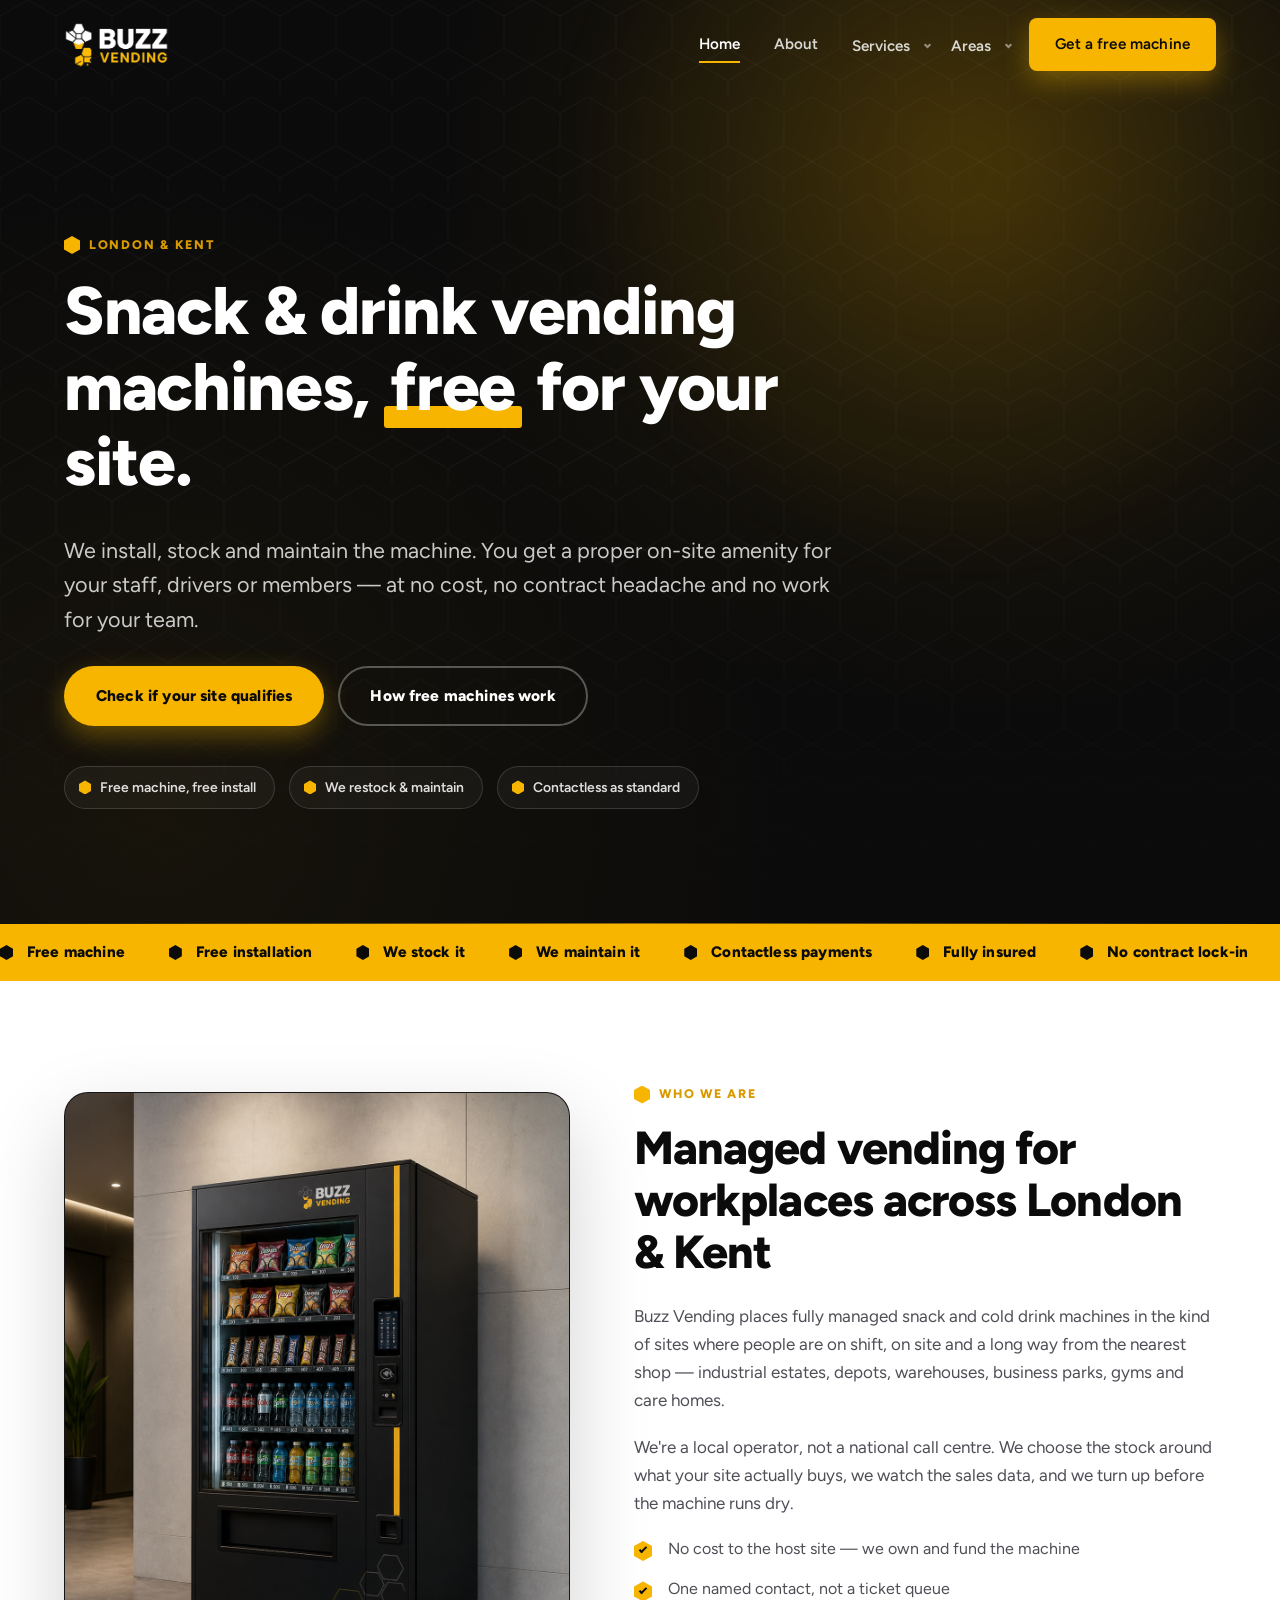
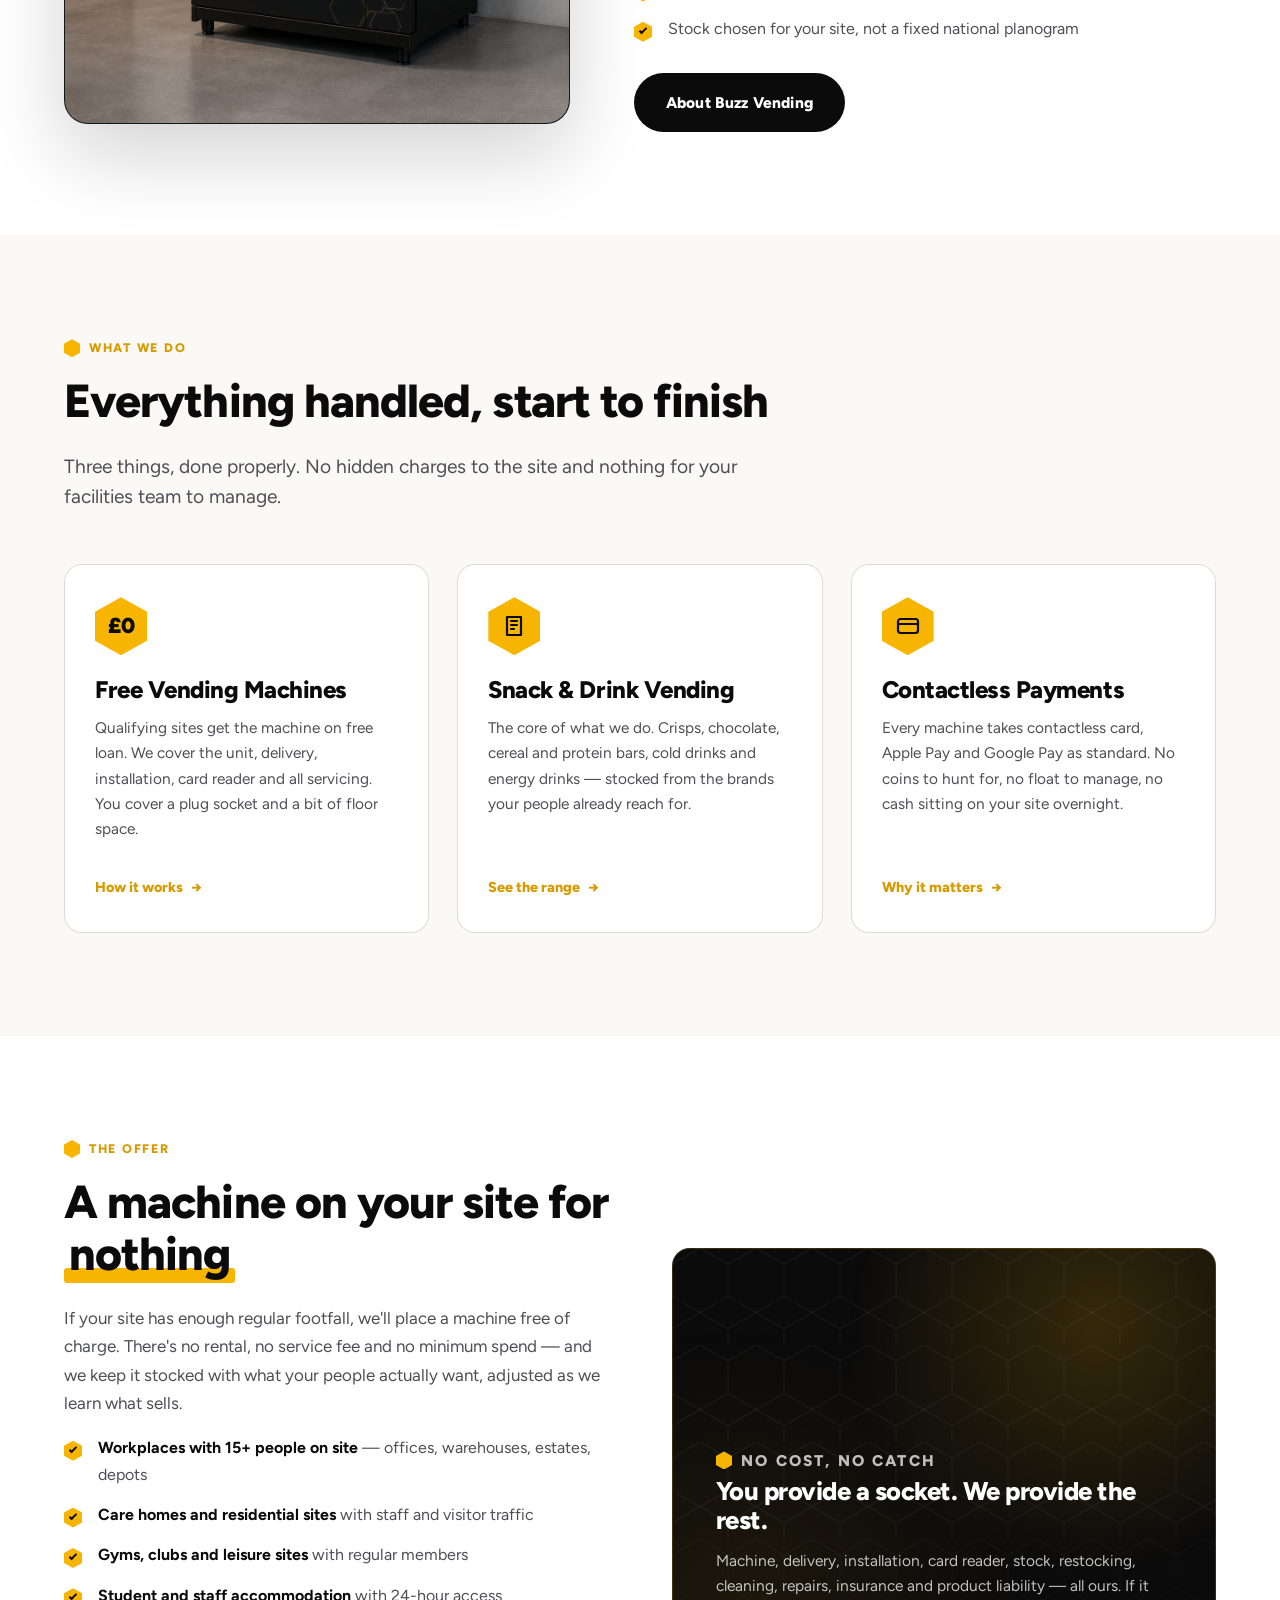
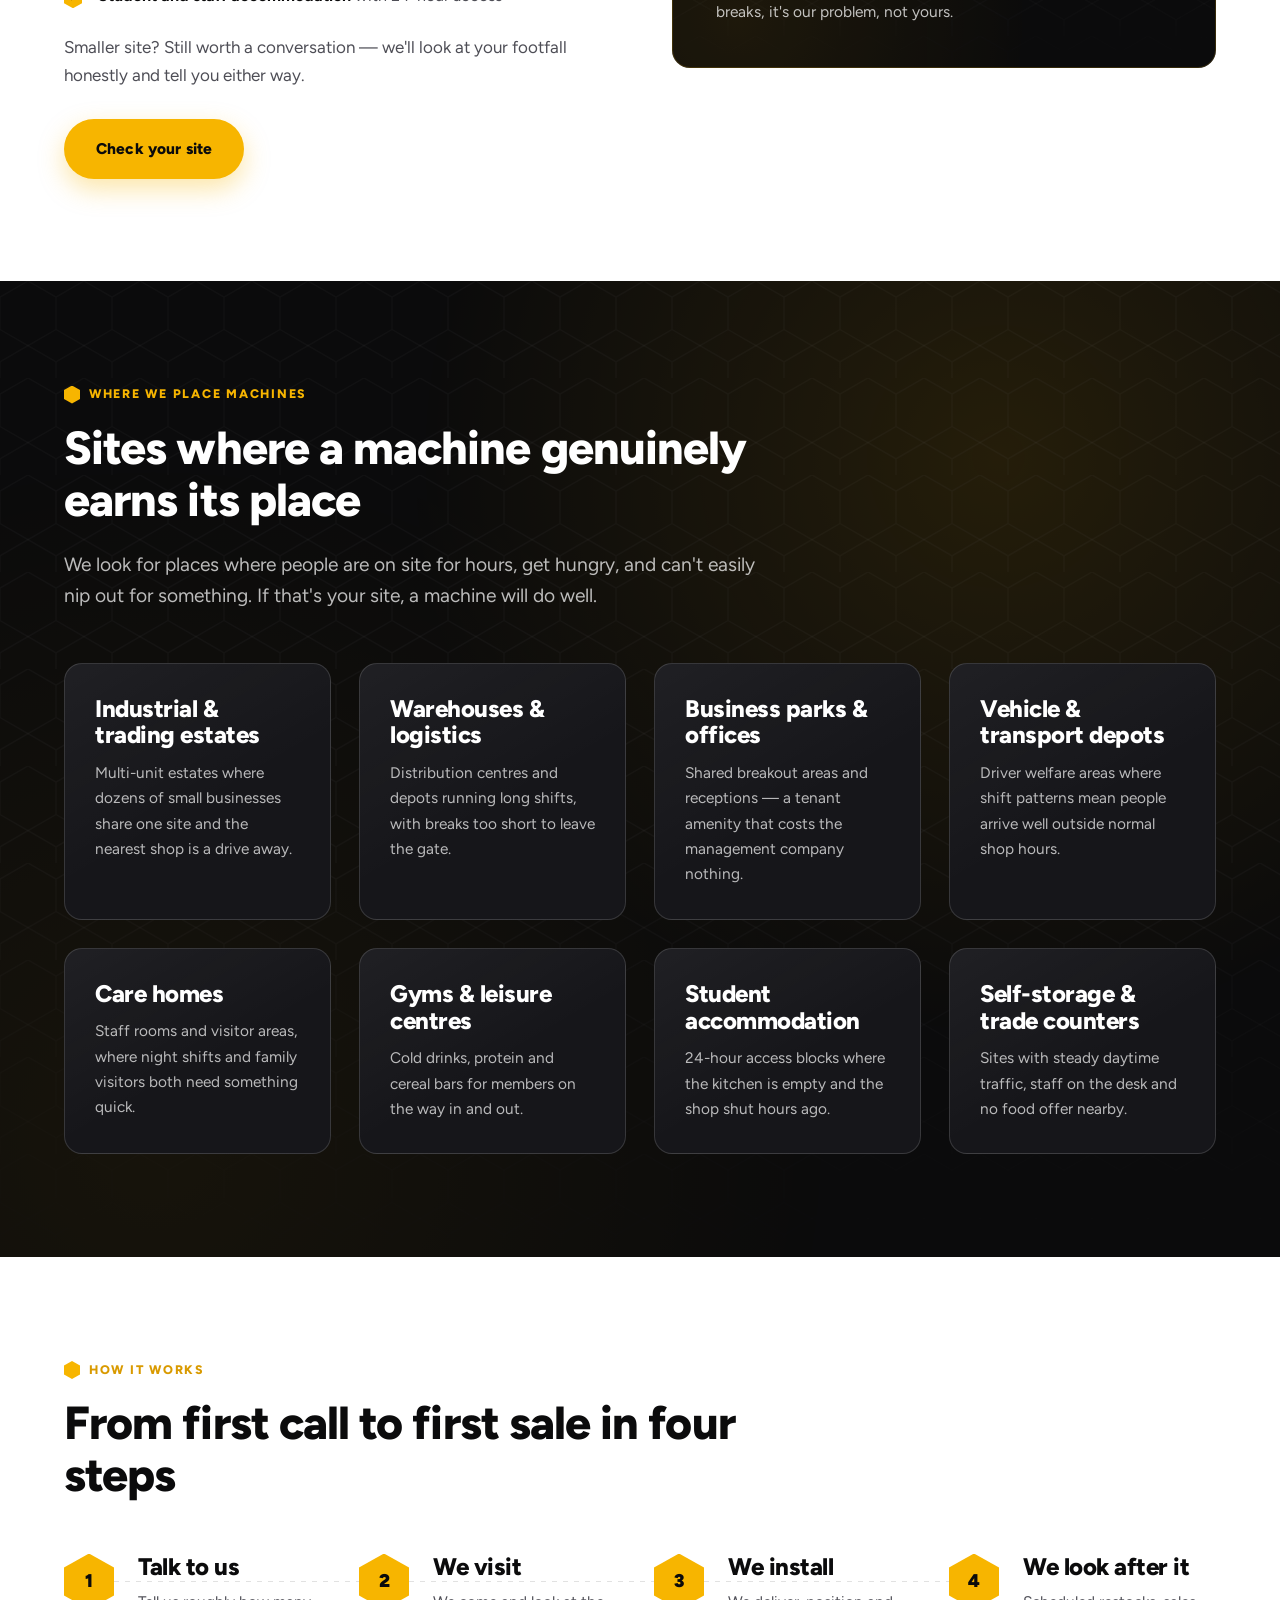
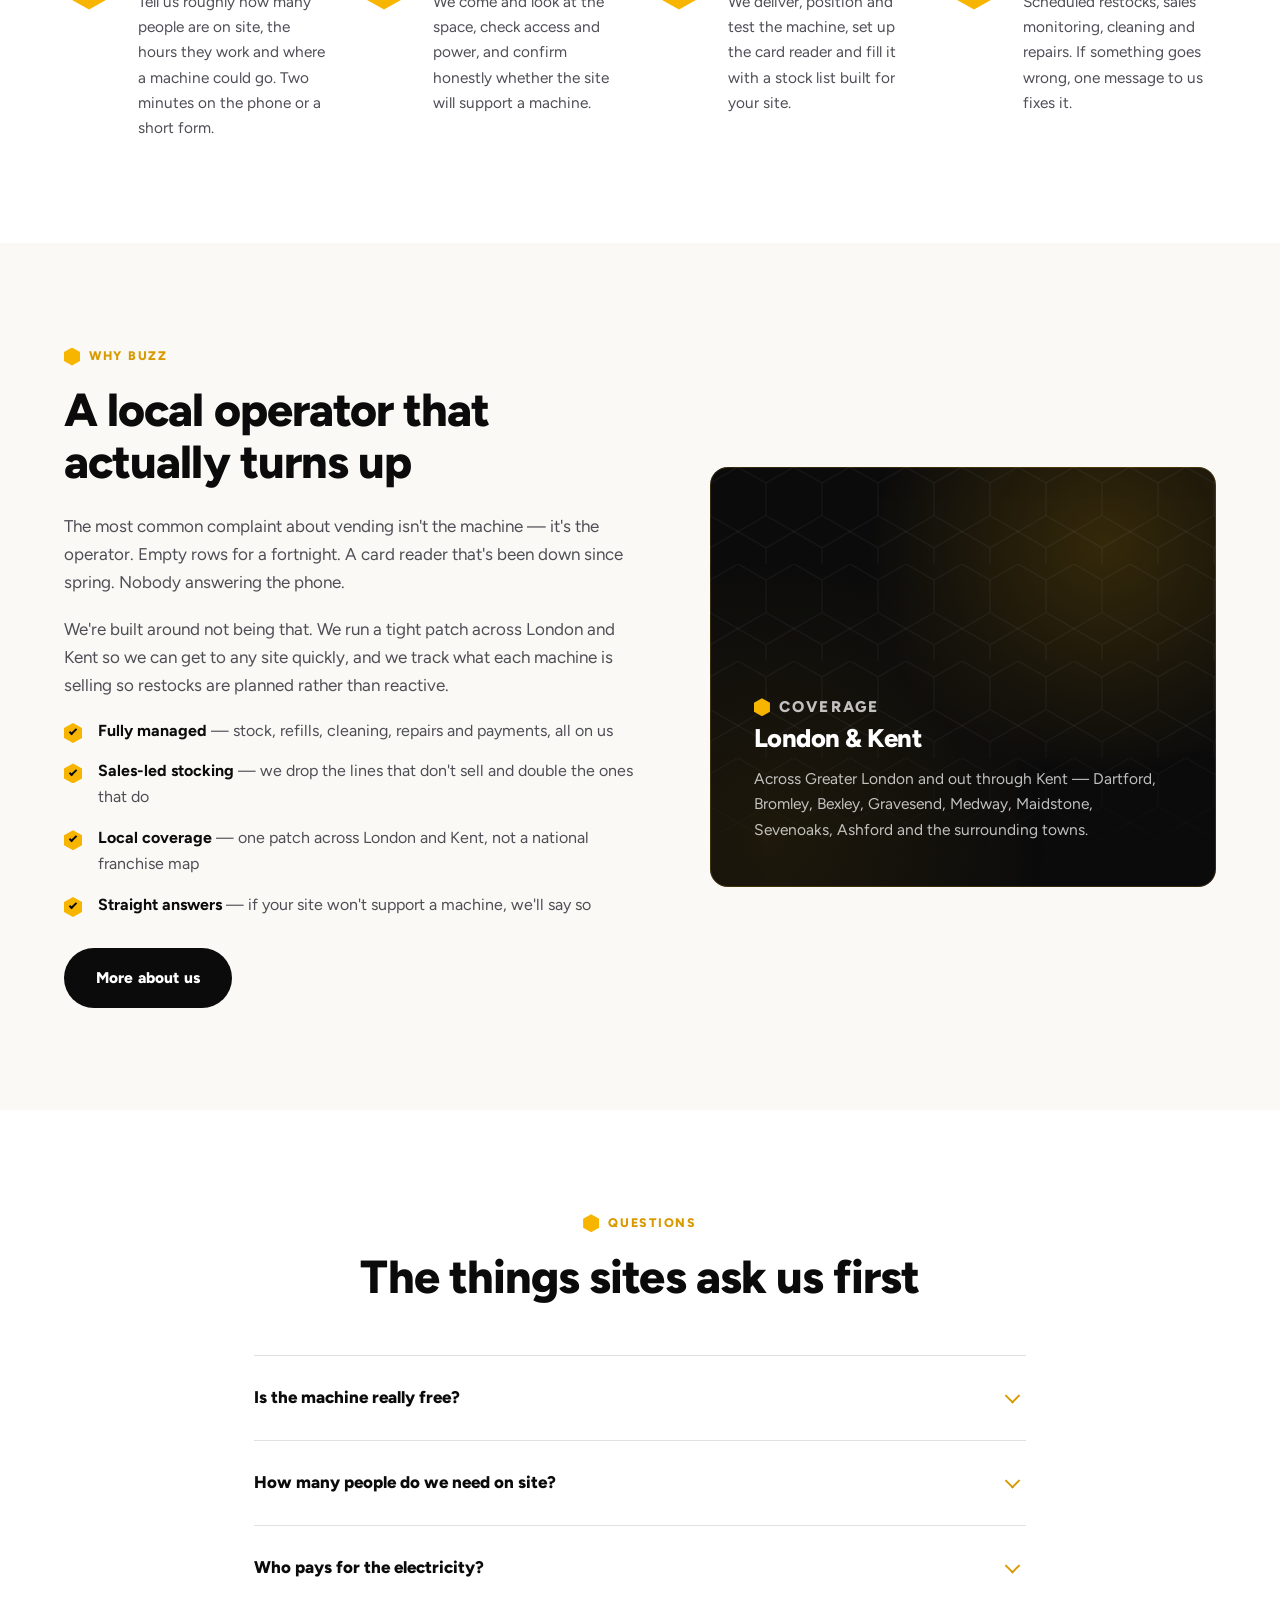
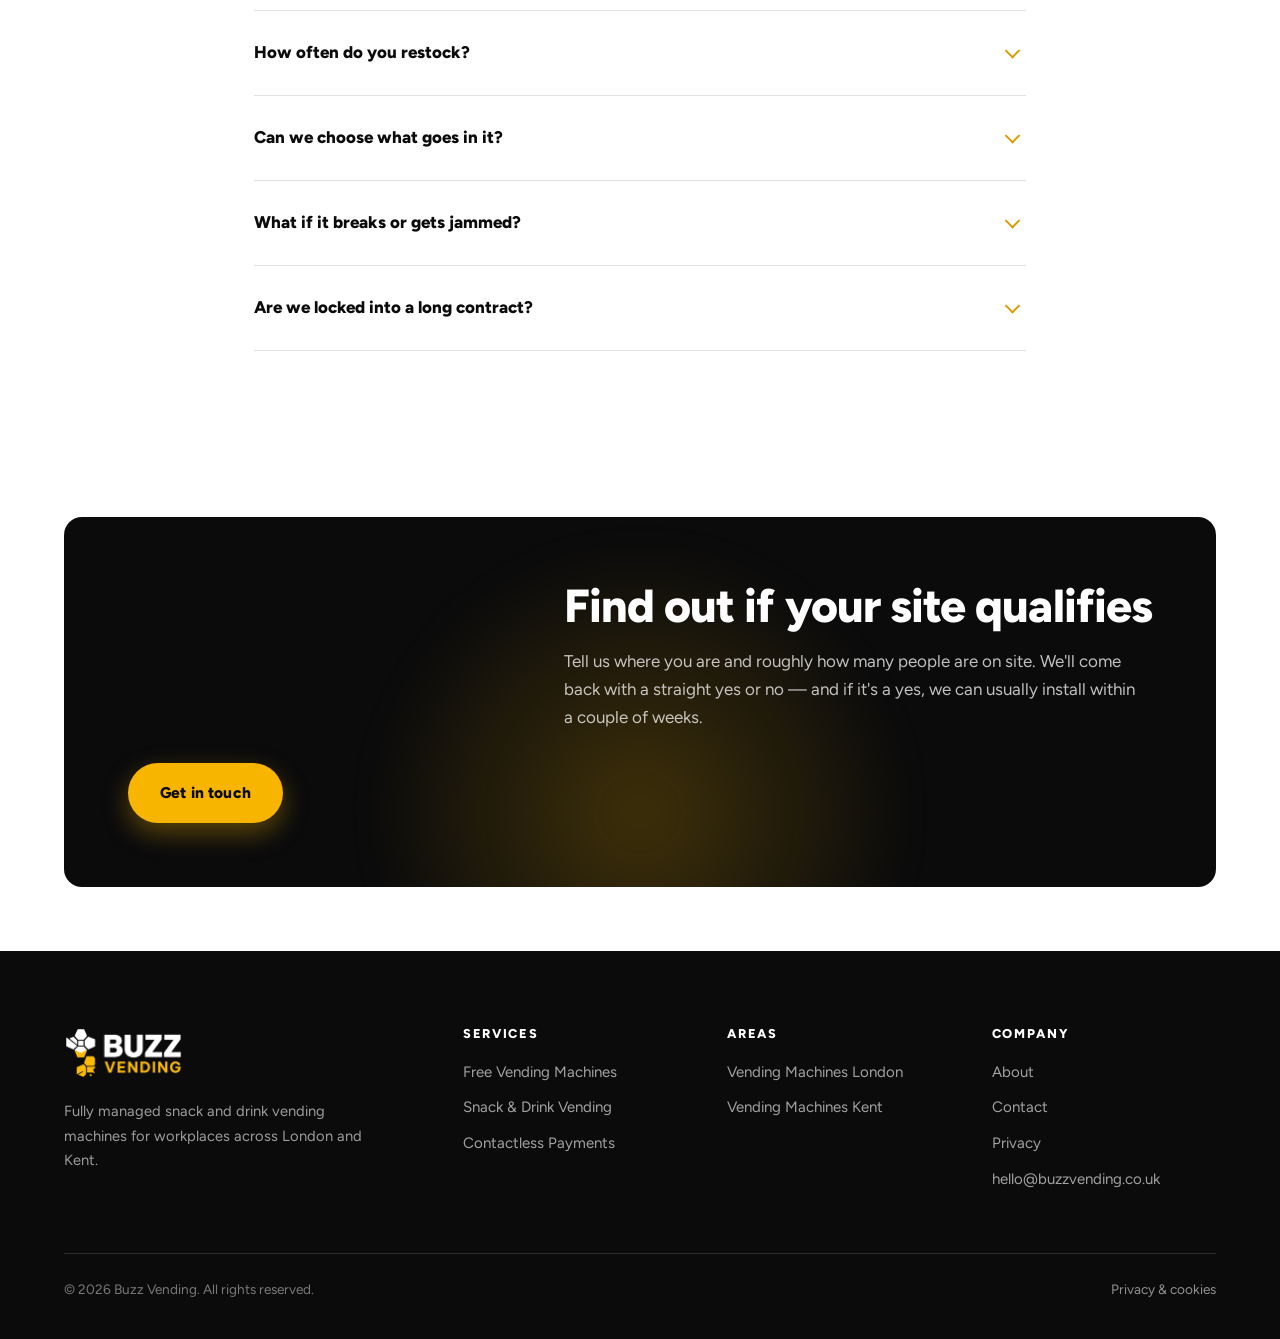
==== index.html @ da364aba "Initial commit: Buzz Vending public website" ====
<!doctype html>
<html lang="en-GB">
<head>
<meta charset="utf-8">
<meta name="viewport" content="width=device-width, initial-scale=1">
<title>Vending Machine Services in London &amp; Kent | Buzz Vending</title>
<meta name="description" content="Buzz Vending supplies, stocks and maintains free-on-loan snack and drink vending machines across London and Kent. Fully managed, contactless, no cost to your site.">
<link rel="canonical" href="https://www.buzzvending.co.uk/">

<meta property="og:type" content="website">
<meta property="og:site_name" content="Buzz Vending">
<meta property="og:locale" content="en_GB">
<meta property="og:title" content="Vending Machine Services in London &amp; Kent | Buzz Vending">
<meta property="og:description" content="Free-on-loan snack and drink vending machines across London and Kent. Fully stocked, fully maintained, contactless payments as standard.">
<meta property="og:url" content="https://www.buzzvending.co.uk/">
<meta property="og:image" content="https://www.buzzvending.co.uk/assets/img/buzz-social.png">
<meta name="twitter:card" content="summary_large_image">

<link rel="icon" href="assets/img/favicon.png" sizes="any">
<link rel="apple-touch-icon" href="assets/img/favicon.png">

<link rel="preconnect" href="https://fonts.googleapis.com">
<link rel="preconnect" href="https://fonts.gstatic.com" crossorigin>
<link rel="stylesheet" href="https://fonts.googleapis.com/css2?family=Figtree:wght@400;500;600;700;800;900&display=swap">
<link rel="stylesheet" href="assets/css/style.css">

<script type="application/ld+json">
{
  "@context": "https://schema.org",
  "@type": "LocalBusiness",
  "@id": "https://www.buzzvending.co.uk/#business",
  "name": "Buzz Vending",
  "description": "Fully managed snack and drink vending machine services for workplaces across London and Kent.",
  "url": "https://www.buzzvending.co.uk/",
  "email": "hello@buzzvending.co.uk",
  "image": "https://www.buzzvending.co.uk/assets/img/buzz-social.png",
  "priceRange": "Free to host",
  "areaServed": [
    { "@type": "City", "name": "London" },
    { "@type": "AdministrativeArea", "name": "Kent" }
  ],
  "knowsAbout": ["Vending machines", "Snack vending", "Drinks vending", "Contactless vending payments"]
}
</script>
</head>

<body>
<a class="skip" href="#main">Skip to content</a>

<!-- ============================================================ HEADER -->
<header class="site-header">
  <div class="wrap header-inner">
    <a class="logo" href="index.html" aria-label="Buzz Vending — home">
      <img src="assets/img/buzz-vending-logo-white.png" alt="Buzz Vending" width="477" height="200">
    </a>

    <button class="burger" type="button" aria-label="Open menu" aria-expanded="false" aria-controls="primary-nav">
      <span></span><span></span><span></span>
    </button>

    <nav class="nav" id="primary-nav" aria-label="Main">
      <a href="index.html" aria-current="page">Home</a>
      <a href="about.html">About</a>
      <div class="has-sub">
        <a href="free-vending-machines.html">Services</a>
        <ul class="sub">
          <li><a href="free-vending-machines.html">Free Vending Machines</a></li>
          <li><a href="snack-drink-vending.html">Snack &amp; Drink Vending</a></li>
          <li><a href="contactless-payments.html">Contactless Payments</a></li>
        </ul>
      </div>
      <div class="has-sub">
        <a href="vending-machines-london.html">Areas</a>
        <ul class="sub">
          <li><a href="vending-machines-london.html">Vending Machines London</a></li>
          <li><a href="vending-machines-kent.html">Vending Machines Kent</a></li>
        </ul>
      </div>
      <a class="btn btn--primary" href="contact.html">Get a free machine</a>
    </nav>
  </div>
</header>

<main id="main">

<!-- ============================================================== HERO -->
<section class="hero hero--home">
  <div class="comb" aria-hidden="true"></div>
  <div class="wrap">
    <div class="hero-inner">
      <p class="eyebrow">London &amp; Kent</p>
      <h1>Snack &amp; drink vending machines, <span class="hl">free</span> for your site.</h1>
      <p class="lede">We install, stock and maintain the machine. You get a proper on-site amenity for your staff, drivers or members — at no cost, no contract headache and no work for your team.</p>

      <div class="btn-row">
        <a class="btn btn--primary" href="contact.html">Check if your site qualifies</a>
        <a class="btn btn--ghost" href="free-vending-machines.html">How free machines work</a>
      </div>

      <div class="hero-stats">
        <span>Free machine, free install</span>
        <span>We restock &amp; maintain</span>
        <span>Contactless as standard</span>
      </div>
    </div>
  </div>
</section>

<!-- ============================================================ RIBBON -->
<section class="ribbon" aria-label="What's included">
  <div class="ribbon-track" aria-hidden="true">
    <div>
      <span>Free machine</span>
      <span>Free installation</span>
      <span>We stock it</span>
      <span>We maintain it</span>
      <span>Contactless payments</span>
      <span>Fully insured</span>
      <span>No contract lock-in</span>
      <span>London &amp; Kent</span>
    </div>
    <div>
      <span>Free machine</span>
      <span>Free installation</span>
      <span>We stock it</span>
      <span>We maintain it</span>
      <span>Contactless payments</span>
      <span>Fully insured</span>
      <span>No contract lock-in</span>
      <span>London &amp; Kent</span>
    </div>
  </div>
  <p class="screen-reader-only" style="position:absolute;left:-9999px">Free machine, free installation, we stock it, we maintain it, contactless payments, fully insured, no contract lock-in, covering London and Kent.</p>
</section>

<!-- ========================================================== INTRO -->
<section class="pad">
  <div class="wrap split split--wide-right">
    <div class="reveal">
      <!-- Concept 1 replaces the original CSS machine illustration. -->
      <figure class="machine-concept">
        <img
          src="assets/img/buzz-vending-machine-concept-1-original.png"
          width="1122"
          height="1402"
          loading="lazy"
          decoding="async"
          alt="Concept design for a black BUZZ Vending snack and drink machine with a yellow accent stripe, contactless payment panel and subtle honeycomb graphics"
        >
      </figure>
    </div>

    <div class="reveal" data-delay="120">
      <p class="eyebrow">Who we are</p>
      <h2>Managed vending for workplaces across London &amp; Kent</h2>
      <p>Buzz Vending places fully managed snack and cold drink machines in the kind of sites where people are on shift, on site and a long way from the nearest shop — industrial estates, depots, warehouses, business parks, gyms and care homes.</p>
      <p>We're a local operator, not a national call centre. We choose the stock around what your site actually buys, we watch the sales data, and we turn up before the machine runs dry.</p>
      <ul class="ticks">
        <li>No cost to the host site — we own and fund the machine</li>
        <li>One named contact, not a ticket queue</li>
        <li>Stock chosen for your site, not a fixed national planogram</li>
      </ul>
      <div class="btn-row">
        <a class="btn btn--dark" href="about.html">About Buzz Vending</a>
      </div>
    </div>
  </div>
</section>

<!-- ======================================================== SERVICES -->
<section class="pad tint">
  <div class="wrap">
    <div class="section-head reveal">
      <p class="eyebrow">What we do</p>
      <h2>Everything handled, start to finish</h2>
      <p class="lede">Three things, done properly. No hidden charges to the site and nothing for your facilities team to manage.</p>
    </div>

    <div class="grid g-3">
      <a class="card card--link reveal" href="free-vending-machines.html">
        <div class="icon" aria-hidden="true">£0</div>
        <h3>Free Vending Machines</h3>
        <p>Qualifying sites get the machine on free loan. We cover the unit, delivery, installation, card reader and all servicing. You cover a plug socket and a bit of floor space.</p>
        <span class="more">How it works</span>
      </a>

      <a class="card card--link reveal" data-delay="100" href="snack-drink-vending.html">
        <div class="icon" aria-hidden="true">
          <svg viewBox="0 0 24 24" fill="none" stroke="currentColor" stroke-width="2.2" stroke-linecap="round" stroke-linejoin="round" aria-hidden="true"><path d="M5 3h14v18H5z"/><path d="M9 7h6M9 11h6M9 15h3"/></svg>
        </div>
        <h3>Snack &amp; Drink Vending</h3>
        <p>The core of what we do. Crisps, chocolate, cereal and protein bars, cold drinks and energy drinks — stocked from the brands your people already reach for.</p>
        <span class="more">See the range</span>
      </a>

      <a class="card card--link reveal" data-delay="200" href="contactless-payments.html">
        <div class="icon" aria-hidden="true">
          <svg viewBox="0 0 24 24" fill="none" stroke="currentColor" stroke-width="2.2" stroke-linecap="round" stroke-linejoin="round" aria-hidden="true"><rect x="2" y="5" width="20" height="14" rx="2.5"/><path d="M2 10h20"/></svg>
        </div>
        <h3>Contactless Payments</h3>
        <p>Every machine takes contactless card, Apple Pay and Google Pay as standard. No coins to hunt for, no float to manage, no cash sitting on your site overnight.</p>
        <span class="more">Why it matters</span>
      </a>
    </div>
  </div>
</section>

<!-- ========================================================= FREE OFFER -->
<section class="pad">
  <div class="wrap split">
    <div class="reveal">
      <p class="eyebrow">The offer</p>
      <h2>A machine on your site for <span class="hl">nothing</span></h2>
      <p>If your site has enough regular footfall, we'll place a machine free of charge. There's no rental, no service fee and no minimum spend — and we keep it stocked with what your people actually want, adjusted as we learn what sells.</p>

      <ul class="ticks">
        <li><strong>Workplaces with 15+ people on site</strong> — offices, warehouses, estates, depots</li>
        <li><strong>Care homes and residential sites</strong> with staff and visitor traffic</li>
        <li><strong>Gyms, clubs and leisure sites</strong> with regular members</li>
        <li><strong>Student and staff accommodation</strong> with 24-hour access</li>
      </ul>

      <p>Smaller site? Still worth a conversation — we'll look at your footfall honestly and tell you either way.</p>

      <div class="btn-row">
        <a class="btn btn--primary" href="contact.html">Check your site</a>
      </div>
    </div>

    <div class="reveal" data-delay="120">
      <div class="showcase">
        <div class="comb" aria-hidden="true"></div>
        <div class="showcase-body">
          <p class="eyebrow">No cost, no catch</p>
          <h3>You provide a socket. We provide the rest.</h3>
          <p>Machine, delivery, installation, card reader, stock, restocking, cleaning, repairs, insurance and product liability — all ours. If it breaks, it's our problem, not yours.</p>
        </div>
      </div>
    </div>
  </div>
</section>

<!-- ============================================================== SITES -->
<section class="pad dark">
  <div class="comb" aria-hidden="true"></div>
  <div class="wrap" style="position:relative;z-index:2">
    <div class="section-head reveal">
      <p class="eyebrow">Where we place machines</p>
      <h2>Sites where a machine genuinely earns its place</h2>
      <p class="lede">We look for places where people are on site for hours, get hungry, and can't easily nip out for something. If that's your site, a machine will do well.</p>
    </div>

    <div class="grid g-4">
      <div class="card reveal">
        <h3>Industrial &amp; trading estates</h3>
        <p>Multi-unit estates where dozens of small businesses share one site and the nearest shop is a drive away.</p>
      </div>
      <div class="card reveal" data-delay="80">
        <h3>Warehouses &amp; logistics</h3>
        <p>Distribution centres and depots running long shifts, with breaks too short to leave the gate.</p>
      </div>
      <div class="card reveal" data-delay="160">
        <h3>Business parks &amp; offices</h3>
        <p>Shared breakout areas and receptions — a tenant amenity that costs the management company nothing.</p>
      </div>
      <div class="card reveal" data-delay="240">
        <h3>Vehicle &amp; transport depots</h3>
        <p>Driver welfare areas where shift patterns mean people arrive well outside normal shop hours.</p>
      </div>
      <div class="card reveal">
        <h3>Care homes</h3>
        <p>Staff rooms and visitor areas, where night shifts and family visitors both need something quick.</p>
      </div>
      <div class="card reveal" data-delay="80">
        <h3>Gyms &amp; leisure centres</h3>
        <p>Cold drinks, protein and cereal bars for members on the way in and out.</p>
      </div>
      <div class="card reveal" data-delay="160">
        <h3>Student accommodation</h3>
        <p>24-hour access blocks where the kitchen is empty and the shop shut hours ago.</p>
      </div>
      <div class="card reveal" data-delay="240">
        <h3>Self-storage &amp; trade counters</h3>
        <p>Sites with steady daytime traffic, staff on the desk and no food offer nearby.</p>
      </div>
    </div>
  </div>
</section>

<!-- =============================================================== HOW -->
<section class="pad">
  <div class="wrap">
    <div class="section-head reveal">
      <p class="eyebrow">How it works</p>
      <h2>From first call to first sale in four steps</h2>
    </div>

    <div class="grid g-4">
      <div class="step reveal" data-n="1">
        <h3>Talk to us</h3>
        <p>Tell us roughly how many people are on site, the hours they work and where a machine could go. Two minutes on the phone or a short form.</p>
      </div>
      <div class="step reveal" data-delay="90" data-n="2">
        <h3>We visit</h3>
        <p>We come and look at the space, check access and power, and confirm honestly whether the site will support a machine.</p>
      </div>
      <div class="step reveal" data-delay="180" data-n="3">
        <h3>We install</h3>
        <p>We deliver, position and test the machine, set up the card reader and fill it with a stock list built for your site.</p>
      </div>
      <div class="step reveal" data-delay="270" data-n="4">
        <h3>We look after it</h3>
        <p>Scheduled restocks, sales monitoring, cleaning and repairs. If something goes wrong, one message to us fixes it.</p>
      </div>
    </div>
  </div>
</section>

<!-- ============================================================== WHY -->
<section class="pad tint">
  <div class="wrap split split--wide-left">
    <div class="reveal">
      <p class="eyebrow">Why Buzz</p>
      <h2>A local operator that actually turns up</h2>
      <p>The most common complaint about vending isn't the machine — it's the operator. Empty rows for a fortnight. A card reader that's been down since spring. Nobody answering the phone.</p>
      <p>We're built around not being that. We run a tight patch across London and Kent so we can get to any site quickly, and we track what each machine is selling so restocks are planned rather than reactive.</p>

      <ul class="ticks">
        <li><strong>Fully managed</strong> — stock, refills, cleaning, repairs and payments, all on us</li>
        <li><strong>Sales-led stocking</strong> — we drop the lines that don't sell and double the ones that do</li>
        <li><strong>Local coverage</strong> — one patch across London and Kent, not a national franchise map</li>
        <li><strong>Straight answers</strong> — if your site won't support a machine, we'll say so</li>
      </ul>

      <div class="btn-row">
        <a class="btn btn--dark" href="about.html">More about us</a>
      </div>
    </div>

    <div class="reveal" data-delay="120">
      <div class="showcase">
        <div class="comb" aria-hidden="true"></div>
        <div class="showcase-body">
          <p class="eyebrow">Coverage</p>
          <h3>London &amp; Kent</h3>
          <p>Across Greater London and out through Kent — Dartford, Bromley, Bexley, Gravesend, Medway, Maidstone, Sevenoaks, Ashford and the surrounding towns.</p>
        </div>
      </div>
    </div>
  </div>
</section>

<!-- ============================================================== FAQ -->
<section class="pad">
  <div class="wrap wrap--narrow">
    <div class="section-head center reveal">
      <p class="eyebrow">Questions</p>
      <h2>The things sites ask us first</h2>
    </div>

    <div class="faq reveal">
      <details>
        <summary>Is the machine really free?</summary>
        <div class="faq-body"><p>Yes. For qualifying sites there's no purchase cost, no rental and no service charge. We fund, own and run the machine. All you provide is the floor space and a standard 13A socket.</p></div>
      </details>
      <details>
        <summary>How many people do we need on site?</summary>
        <div class="faq-body"><p>As a rule of thumb, around 15 or more people on site regularly. But it depends more on how long they're there and what else is nearby — a 20-person depot with no shop for a mile beats a 60-person office above a Tesco. Ask us and we'll assess it properly.</p></div>
      </details>
      <details>
        <summary>Who pays for the electricity?</summary>
        <div class="faq-body"><p>The site does — it's a standard socket and a modern machine is not a heavy draw. Everything else is ours.</p></div>
      </details>
      <details>
        <summary>How often do you restock?</summary>
        <div class="faq-body"><p>It's set by what the machine actually sells. Busy sites are typically serviced weekly or twice weekly; quieter ones less often. We monitor the sales rather than guessing, so restocks are planned before rows run empty.</p></div>
      </details>
      <details>
        <summary>Can we choose what goes in it?</summary>
        <div class="faq-body"><p>Absolutely. We'll start with a range built around your type of site, then adjust it from real sales data. If your team wants more healthy lines, fewer fizzy drinks, or a particular brand adding, just tell us.</p></div>
      </details>
      <details>
        <summary>What if it breaks or gets jammed?</summary>
        <div class="faq-body"><p>You message us and we deal with it. Repairs, parts, refunds for failed vends and machine insurance are all our responsibility.</p></div>
      </details>
      <details>
        <summary>Are we locked into a long contract?</summary>
        <div class="faq-body"><p>No lock-in traps. We put the arrangement in writing so both sides know where they stand, with a straightforward notice period. If it isn't working for you, we take the machine away.</p></div>
      </details>
    </div>
  </div>
</section>

<!-- ============================================================== CTA -->
<section class="pad-sm">
  <div class="wrap">
    <div class="cta reveal">
      <div class="comb" aria-hidden="true"></div>
      <div>
        <h2>Find out if your site qualifies</h2>
        <p>Tell us where you are and roughly how many people are on site. We'll come back with a straight yes or no — and if it's a yes, we can usually install within a couple of weeks.</p>
      </div>
      <div>
        <a class="btn btn--primary" href="contact.html">Get in touch</a>
      </div>
    </div>
  </div>
</section>

</main>

<!-- ============================================================ FOOTER -->
<footer class="site-footer">
  <div class="wrap">
    <div class="footer-grid">
      <div>
        <div class="footer-logo">
          <img src="assets/img/buzz-vending-logo-white.png" alt="Buzz Vending" width="477" height="200">
        </div>
        <p>Fully managed snack and drink vending machines for workplaces across London and Kent.</p>
      </div>

      <div>
        <h4>Services</h4>
        <ul>
          <li><a href="free-vending-machines.html">Free Vending Machines</a></li>
          <li><a href="snack-drink-vending.html">Snack &amp; Drink Vending</a></li>
          <li><a href="contactless-payments.html">Contactless Payments</a></li>
        </ul>
      </div>

      <div>
        <h4>Areas</h4>
        <ul>
          <li><a href="vending-machines-london.html">Vending Machines London</a></li>
          <li><a href="vending-machines-kent.html">Vending Machines Kent</a></li>
        </ul>
      </div>

      <div>
        <h4>Company</h4>
        <ul>
          <li><a href="about.html">About</a></li>
          <li><a href="contact.html">Contact</a></li>
          <li><a href="privacy.html">Privacy</a></li>
          <li><a href="mailto:hello@buzzvending.co.uk">hello@buzzvending.co.uk</a></li>
        </ul>
      </div>
    </div>

    <div class="footer-bar">
      <p>&copy; <span data-year>2026</span> Buzz Vending. All rights reserved.</p>
      <p><a href="privacy.html">Privacy &amp; cookies</a></p>
    </div>
  </div>
</footer>


<!-- sticky mobile call-to-action -->
<div class="mobile-cta">
  <a class="btn btn--ghost" href="mailto:hello@buzzvending.co.uk">Email us</a>
  <a class="btn btn--primary" href="contact.html">Get a free machine</a>
</div>

<script src="assets/js/main.js" defer></script>
</body>
</html>
---- assets/css/style.css ----
/* ==========================================================================
   Buzz Vending — site stylesheet
   Brand: black / honey yellow / white
   ========================================================================== */

:root {
  --ink:        #0b0b0c;
  --ink-2:      #16161a;
  --ink-3:      #24242a;
  --honey:      #f7b500;
  --honey-dk:   #d99a00;
  --honey-lt:   #ffd968;
  --paper:      #ffffff;
  --paper-2:    #faf9f5;
  --paper-3:    #f2efe6;
  --body:       #4e4e56;
  --line:       rgba(11, 11, 12, .12);
  --line-dk:    rgba(255, 255, 255, .14);

  --font: "Figtree", -apple-system, BlinkMacSystemFont, "Segoe UI", Roboto, Helvetica, Arial, sans-serif;

  --wrap: 1200px;
  --radius: 18px;
  --radius-sm: 12px;

  --shadow: 0 18px 50px rgba(11, 11, 12, .10);
  --shadow-lg: 0 30px 80px rgba(11, 11, 12, .18);
}

/* --------------------------------------------------------------- reset -- */
*, *::before, *::after { box-sizing: border-box; }

html { -webkit-text-size-adjust: 100%; scroll-behavior: smooth; }

body {
  margin: 0;
  font-family: var(--font);
  font-size: 17px;
  line-height: 1.65;
  color: var(--body);
  background: var(--paper);
  -webkit-font-smoothing: antialiased;
  overflow-x: hidden;
}

img { max-width: 100%; height: auto; display: block; }

a { color: inherit; }

h1, h2, h3, h4 {
  color: var(--ink);
  font-weight: 800;
  line-height: 1.12;
  letter-spacing: -.02em;
  margin: 0 0 .5em;
}

h1 { font-size: clamp(2.4rem, 6vw, 4.2rem); }
h2 { font-size: clamp(1.9rem, 4vw, 2.9rem); }
h3 { font-size: clamp(1.2rem, 2.2vw, 1.5rem); }
h4 { font-size: 1.05rem; }

p { margin: 0 0 1.1em; }
p:last-child { margin-bottom: 0; }

ul, ol { margin: 0 0 1.2em; padding-left: 1.2em; }
li { margin-bottom: .5em; }

strong { color: var(--ink); font-weight: 700; }

/* ------------------------------------------------------------- layout --- */
.wrap {
  width: 100%;
  max-width: var(--wrap);
  margin: 0 auto;
  padding: 0 24px;
}

.wrap--narrow { max-width: 820px; }

section { position: relative; }

.pad     { padding: clamp(60px, 8vw, 110px) 0; }
.pad-sm  { padding: clamp(44px, 5vw, 70px) 0; }
.pad-top-0 { padding-top: 0; }

.dark {
  background: var(--ink);
  color: rgba(255, 255, 255, .72);
}
.dark h1, .dark h2, .dark h3, .dark h4 { color: #fff; }
.dark strong { color: #fff; }

.tint { background: var(--paper-2); }

.grid { display: grid; gap: 28px; }
.g-2 { grid-template-columns: repeat(2, 1fr); }
.g-3 { grid-template-columns: repeat(3, 1fr); }
.g-4 { grid-template-columns: repeat(4, 1fr); }

.split {
  display: grid;
  grid-template-columns: 1fr 1fr;
  gap: clamp(32px, 5vw, 72px);
  align-items: center;
}
.split--wide-left { grid-template-columns: 1.15fr 1fr; }
.split--wide-right { grid-template-columns: 1fr 1.15fr; }

.center { text-align: center; }
.center .lede, .center .eyebrow { margin-left: auto; margin-right: auto; }

/* --------------------------------------------------------------- type --- */
.eyebrow {
  display: inline-flex;
  align-items: center;
  gap: 9px;
  font-size: .78rem;
  font-weight: 800;
  letter-spacing: .14em;
  text-transform: uppercase;
  color: var(--honey-dk);
  margin: 0 0 18px;
}
.eyebrow::before {
  content: "";
  width: 16px;
  height: 18px;
  background: var(--honey);
  clip-path: polygon(50% 0%, 100% 25%, 100% 75%, 50% 100%, 0% 75%, 0% 25%);
  flex: none;
}
.dark .eyebrow { color: var(--honey); }

.lede {
  font-size: clamp(1.05rem, 1.6vw, 1.2rem);
  line-height: 1.6;
  max-width: 58ch;
}

.section-head { max-width: 720px; margin-bottom: clamp(34px, 4vw, 52px); }
.section-head.center { margin-left: auto; margin-right: auto; }

/* Marker-pen highlight. `isolation: isolate` creates a stacking context on the
   span itself, so the z-index:-1 bar lands behind the glyphs but still in
   front of the section background — the ordering breaks without it. */
.hl {
  position: relative;
  isolation: isolate;
  white-space: nowrap;
  padding: 0 .1em;
}
.hl::after {
  content: "";
  position: absolute;
  left: 0;
  bottom: -.02em;
  width: 100%;
  height: .32em;
  background: var(--honey);
  border-radius: 3px;
  z-index: -1;
  transform-origin: left center;
  animation: hl-sweep .9s cubic-bezier(.25, 1, .5, 1) .3s both;
}

@keyframes hl-sweep {
  from { transform: scaleX(0); }
  to   { transform: scaleX(1); }
}

/* -------------------------------------------------------------- button -- */
.btn {
  display: inline-flex;
  align-items: center;
  justify-content: center;
  gap: 10px;
  padding: 15px 30px;
  border: 2px solid transparent;
  border-radius: 999px;
  font-family: inherit;
  font-size: .97rem;
  font-weight: 800;
  letter-spacing: .01em;
  text-decoration: none;
  cursor: pointer;
  transition: transform .18s ease, background .18s ease, color .18s ease, border-color .18s ease, box-shadow .18s ease;
  white-space: nowrap;
}
.btn:hover { transform: translateY(-2px); }

.btn--primary {
  background: var(--honey);
  color: var(--ink);
  box-shadow: 0 10px 26px rgba(247, 181, 0, .34);
}
.btn--primary:hover { background: var(--honey-lt); }

.btn--dark { background: var(--ink); color: #fff; }
.btn--dark:hover { background: var(--ink-3); }

.btn--ghost {
  border-color: var(--line);
  color: var(--ink);
  background: transparent;
}
.btn--ghost:hover { border-color: var(--ink); }

/* Any dark surface — .dark sections, the hero, showcase panels and the CTA
   block — needs the light-on-dark ghost button, not the default dark-on-light. */
.dark .btn--ghost,
.hero .btn--ghost,
.showcase .btn--ghost,
.cta .btn--ghost,
.site-footer .btn--ghost,
.mobile-cta .btn--ghost {
  border-color: rgba(255, 255, 255, .3);
  color: #fff;
}
.dark .btn--ghost:hover,
.hero .btn--ghost:hover,
.showcase .btn--ghost:hover,
.cta .btn--ghost:hover,
.site-footer .btn--ghost:hover,
.mobile-cta .btn--ghost:hover { border-color: #fff; background: rgba(255, 255, 255, .08); }

.btn-row {
  display: flex;
  flex-wrap: wrap;
  gap: 14px;
  margin-top: 30px;
}
.center .btn-row { justify-content: center; }

/* -------------------------------------------------------------- header -- */
.site-header {
  position: fixed;
  inset: 0 0 auto 0;
  z-index: 100;
  background: transparent;
  transition: background .3s ease, box-shadow .3s ease, padding .3s ease;
  padding: 18px 0;
}
.site-header.is-solid,
.site-header.is-light {
  background: var(--ink);
  box-shadow: 0 6px 30px rgba(0, 0, 0, .25);
  padding: 12px 0;
}

.header-inner {
  display: flex;
  align-items: center;
  justify-content: space-between;
  gap: 24px;
}

.logo { display: block; flex: none; }
.logo img { height: 46px; width: auto; }

.nav { display: flex; align-items: center; gap: 4px; }

.nav a {
  position: relative;
  padding: 10px 15px;
  color: rgba(255, 255, 255, .82);
  font-size: .95rem;
  font-weight: 600;
  text-decoration: none;
  border-radius: 8px;
  transition: color .18s ease;
}
.nav a:hover, .nav a[aria-current="page"] { color: #fff; }
.nav a::after {
  content: "";
  position: absolute;
  left: 15px; right: 15px; bottom: 4px;
  height: 2px;
  background: var(--honey);
  transform: scaleX(0);
  transform-origin: left;
  transition: transform .25s ease;
}
.nav a:hover::after, .nav a[aria-current="page"]::after { transform: scaleX(1); }

.nav .btn { margin-left: 12px; padding: 12px 24px; }
.nav .btn::after { display: none; }

/* `.nav a` is more specific than `.btn--primary`, so the button colour has to
   be restated or the CTA renders white-on-yellow. */
.nav a.btn--primary,
.nav a.btn--primary:hover { color: var(--ink); }
.nav a.btn--dark, .nav a.btn--dark:hover { color: #fff; }

/* dropdown */
.has-sub { position: relative; }
.has-sub > a::before {
  content: "";
  position: absolute;
  right: 2px; top: 50%;
  width: 5px; height: 5px;
  border-right: 2px solid currentColor;
  border-bottom: 2px solid currentColor;
  transform: translateY(-70%) rotate(45deg);
  opacity: .6;
}
.has-sub > a { padding-right: 22px; }

.sub {
  position: absolute;
  top: 100%; left: 0;
  min-width: 268px;
  background: #fff;
  border-radius: 14px;
  box-shadow: var(--shadow-lg);
  padding: 10px;
  list-style: none;
  margin: 8px 0 0;
  opacity: 0;
  visibility: hidden;
  transform: translateY(8px);
  transition: opacity .2s ease, transform .2s ease, visibility .2s;
}
.has-sub:hover .sub, .has-sub:focus-within .sub {
  opacity: 1; visibility: visible; transform: translateY(0);
}
.sub li { margin: 0; }
.sub a {
  display: block;
  padding: 11px 14px;
  color: var(--ink);
  border-radius: 9px;
  font-size: .93rem;
}
.sub a::after { display: none; }
.sub a:hover { background: var(--paper-3); color: var(--ink); }

/* mobile toggle — must sit above the slide-in panel so it becomes the X */
.burger {
  display: none;
  width: 46px; height: 46px;
  border: 0;
  background: transparent;
  cursor: pointer;
  padding: 0;
  position: relative;
  z-index: 110;
  flex: none;
}
.burger span {
  position: absolute;
  left: 11px; right: 11px;
  height: 2px;
  background: #fff;
  border-radius: 2px;
  transition: transform .25s ease, opacity .2s ease;
}
.burger span:nth-child(1) { top: 16px; }
.burger span:nth-child(2) { top: 22px; }
.burger span:nth-child(3) { top: 28px; }
.nav-open .burger span:nth-child(1) { transform: translateY(6px) rotate(45deg); }
.nav-open .burger span:nth-child(2) { opacity: 0; }
.nav-open .burger span:nth-child(3) { transform: translateY(-6px) rotate(-45deg); }

/* ---------------------------------------------------------------- hero -- */
.hero {
  position: relative;
  background: var(--ink);
  color: rgba(255, 255, 255, .78);
  padding: clamp(140px, 20vh, 220px) 0 clamp(70px, 9vw, 120px);
  overflow: hidden;
}
.hero h1 { color: #fff; }
.hero--home { padding-top: clamp(170px, 26vh, 260px); }

.hero-inner { position: relative; z-index: 2; max-width: 780px; }
.hero .lede { font-size: clamp(1.1rem, 1.9vw, 1.35rem); color: rgba(255, 255, 255, .78); }

/* honeycomb backdrop */
.comb {
  position: absolute;
  inset: 0;
  z-index: 0;
  opacity: .5;
  background-image:
    radial-gradient(circle at 78% 18%, rgba(247, 181, 0, .22), transparent 46%),
    radial-gradient(circle at 12% 88%, rgba(247, 181, 0, .10), transparent 50%);
}
.comb::after {
  content: "";
  position: absolute;
  inset: 0;
  background-image: url("data:image/svg+xml,%3Csvg xmlns='http://www.w3.org/2000/svg' width='56' height='97' viewBox='0 0 56 97'%3E%3Cpath d='M28 0l28 16.17v32.33L28 64.67 0 48.5V16.17z' fill='none' stroke='%23ffffff' stroke-opacity='.055' stroke-width='1.4'/%3E%3Cpath d='M28 64.67l28 16.16V113L28 129.17 0 113V80.83z' fill='none' stroke='%23ffffff' stroke-opacity='.055' stroke-width='1.4'/%3E%3C/svg%3E");
  background-size: 56px 97px;
  mask-image: linear-gradient(to bottom, #000 0%, #000 60%, transparent 100%);
  -webkit-mask-image: linear-gradient(to bottom, #000 0%, #000 60%, transparent 100%);
}

/* strip of stats under hero */
.hero-stats {
  display: flex;
  flex-wrap: wrap;
  gap: 14px;
  margin-top: 40px;
  position: relative;
  z-index: 2;
}
.hero-stats span {
  display: inline-flex;
  align-items: center;
  gap: 9px;
  padding: 9px 18px 9px 14px;
  border: 1px solid var(--line-dk);
  border-radius: 999px;
  font-size: .87rem;
  font-weight: 600;
  color: rgba(255, 255, 255, .86);
  background: rgba(255, 255, 255, .04);
}
.hero-stats span::before {
  content: "";
  width: 12px; height: 14px;
  background: var(--honey);
  clip-path: polygon(50% 0%, 100% 25%, 100% 75%, 50% 100%, 0% 75%, 0% 25%);
  flex: none;
}

/* --------------------------------------------------------------- cards -- */
.card {
  background: #fff;
  border: 1px solid var(--line);
  border-radius: var(--radius);
  padding: 32px 30px;
  transition: transform .22s ease, box-shadow .22s ease, border-color .22s ease;
  display: flex;
  flex-direction: column;
}
.card:hover { transform: translateY(-4px); box-shadow: var(--shadow); border-color: rgba(11, 11, 12, .2); }
.card h3 { margin-bottom: .45em; }
.card p { font-size: .96rem; }

.card--link { text-decoration: none; }
.card--link .more {
  margin-top: auto;
  padding-top: 18px;
  font-weight: 800;
  font-size: .9rem;
  color: var(--honey-dk);
  display: inline-flex;
  align-items: center;
  gap: 8px;
}
.card--link .more::after {
  content: "→";
  transition: transform .2s ease;
}
.card--link:hover .more::after { transform: translateX(4px); }

.dark .card {
  background: var(--ink-2);
  border-color: var(--line-dk);
}
.dark .card:hover { border-color: rgba(247, 181, 0, .5); }
.dark .card p { color: rgba(255, 255, 255, .7); }

/* icon tile */
.icon {
  width: 52px; height: 58px;
  display: grid;
  place-items: center;
  background: var(--honey);
  clip-path: polygon(50% 0%, 100% 25%, 100% 75%, 50% 100%, 0% 75%, 0% 25%);
  margin-bottom: 22px;
  flex: none;
  font-size: 1.35rem;
  font-weight: 900;
  color: var(--ink);
}
.icon svg { width: 24px; height: 24px; }

/* numbered steps */
.step { position: relative; padding-left: 74px; }
.step::before {
  content: attr(data-n);
  position: absolute;
  left: 0; top: 0;
  width: 50px; height: 56px;
  display: grid;
  place-items: center;
  background: var(--honey);
  clip-path: polygon(50% 0%, 100% 25%, 100% 75%, 50% 100%, 0% 75%, 0% 25%);
  font-weight: 900;
  font-size: 1.15rem;
  color: var(--ink);
}
.step h3 { margin-bottom: .35em; }
.step p { font-size: .96rem; }

/* ---------------------------------------------------------------- list -- */
.ticks { list-style: none; padding: 0; margin: 0 0 1.4em; }
.ticks li {
  position: relative;
  padding-left: 34px;
  margin-bottom: 14px;
  font-size: 1rem;
}
.ticks li::before {
  content: "";
  position: absolute;
  left: 0; top: .34em;
  width: 18px; height: 20px;
  background: var(--honey);
  clip-path: polygon(50% 0%, 100% 25%, 100% 75%, 50% 100%, 0% 75%, 0% 25%);
}
.ticks li::after {
  content: "";
  position: absolute;
  left: 5px; top: .72em;
  width: 8px; height: 4px;
  border-left: 2px solid var(--ink);
  border-bottom: 2px solid var(--ink);
  transform: rotate(-45deg);
}

/* pill list of products / areas */
.pills { display: flex; flex-wrap: wrap; gap: 10px; padding: 0; margin: 0; list-style: none; }
.pills li {
  margin: 0;
  padding: 9px 18px;
  border: 1px solid var(--line);
  border-radius: 999px;
  font-size: .9rem;
  font-weight: 600;
  color: var(--ink);
  background: #fff;
}
.dark .pills li { background: rgba(255, 255, 255, .05); border-color: var(--line-dk); color: rgba(255, 255, 255, .88); }

/* ------------------------------------------------------------ showcase -- */
.showcase {
  position: relative;
  border-radius: var(--radius);
  background: var(--ink);
  padding: 44px;
  overflow: hidden;
  min-height: 420px;
  display: flex;
  align-items: flex-end;
}
.showcase .comb { opacity: .8; }
.showcase-body { position: relative; z-index: 2; }
.showcase h3 { color: #fff; font-size: 1.6rem; }
.showcase p { color: rgba(255, 255, 255, .74); font-size: .97rem; margin: 0; }

/* machine illustration (pure CSS, no stock photos) */
.machine {
  position: relative;
  width: min(340px, 82%);
  aspect-ratio: 3 / 5;
  margin: 0 auto;
  border-radius: 20px;
  background: linear-gradient(160deg, #1d1d22, #0b0b0c 60%);
  border: 1px solid rgba(255, 255, 255, .12);
  box-shadow: var(--shadow-lg), inset 0 1px 0 rgba(255, 255, 255, .07);
  padding: 18px;
  display: flex;
  flex-direction: column;
  gap: 12px;
}
.machine::after {
  content: "";
  position: absolute;
  inset: 0;
  border-radius: 20px;
  background: linear-gradient(115deg, rgba(255, 255, 255, .14), transparent 42%);
  pointer-events: none;
}
.machine-glass {
  flex: 1;
  border-radius: 12px;
  background: linear-gradient(180deg, rgba(255, 255, 255, .09), rgba(255, 255, 255, .015));
  border: 1px solid rgba(255, 255, 255, .12);
  position: relative;
  overflow: hidden;
  display: grid;
  grid-template-columns: repeat(4, 1fr);
  grid-auto-rows: 1fr;       /* rows stretch to fill the glass */
  gap: 8px 7px;
  padding: 12px 11px;
}
/* glass reflection */
.machine-glass::after {
  content: "";
  position: absolute;
  inset: 0;
  background: linear-gradient(112deg, rgba(255, 255, 255, .13) 0 26%, transparent 42%);
  pointer-events: none;
}

/* each <i> is a product facing sitting on a shelf */
.machine-glass i {
  display: block;
  position: relative;
  border-radius: 5px 5px 3px 3px;
  background: rgba(255, 255, 255, .2);
  box-shadow: 0 2px 0 rgba(0, 0, 0, .35);
  align-self: end;
  height: 68%;
}
/* shelf edge under each row */
.machine-glass i::after {
  content: "";
  position: absolute;
  left: -3px; right: -3px; bottom: -5px;
  height: 2px;
  border-radius: 2px;
  background: rgba(255, 255, 255, .12);
}

/* varied "packet" colours so it reads as a stocked machine */
.machine-glass i:nth-child(8n+1) { background: var(--honey); height: 74%; }
.machine-glass i:nth-child(8n+2) { background: rgba(255, 255, 255, .34); height: 62%; }
.machine-glass i:nth-child(8n+3) { background: rgba(217, 154, 0, .78); height: 70%; }
.machine-glass i:nth-child(8n+4) { background: rgba(255, 255, 255, .17); height: 58%; }
.machine-glass i:nth-child(8n+5) { background: rgba(255, 217, 104, .72); height: 66%; }
.machine-glass i:nth-child(8n+6) { background: rgba(255, 255, 255, .26); height: 72%; }
.machine-glass i:nth-child(8n+7) { background: rgba(255, 255, 255, .14); height: 60%; }
.machine-glass i:nth-child(8n+8) { background: var(--honey); opacity: .62; height: 68%; }
.machine-panel {
  height: 74px;
  border-radius: 12px;
  background: rgba(255, 255, 255, .06);
  border: 1px solid rgba(255, 255, 255, .1);
  display: flex;
  align-items: center;
  gap: 12px;
  padding: 0 16px;
}
.machine-reader {
  width: 44px; height: 44px;
  border-radius: 10px;
  background: var(--honey);
  display: grid;
  place-items: center;
  flex: none;
  color: var(--ink);
  font-weight: 900;
  font-size: .7rem;
}
.machine-lines { flex: 1; display: grid; gap: 7px; }
.machine-lines b { display: block; height: 7px; border-radius: 4px; background: rgba(255, 255, 255, .22); }
.machine-lines b:last-child { width: 55%; background: rgba(255, 255, 255, .13); }

/* Homepage Concept 1 machine photograph */
.machine-concept {
  width: min(520px, 100%);
  margin: 0 auto;
  overflow: hidden;
  border: 1px solid rgba(17, 17, 19, .1);
  border-radius: 24px;
  background: #171717;
  box-shadow: var(--shadow-lg);
}
.machine-concept img {
  display: block;
  width: 100%;
  height: auto;
  aspect-ratio: 4 / 5;
  object-fit: cover;
}

/* ---------------------------------------------------------------- FAQ --- */
.faq { border-top: 1px solid var(--line); }
.faq details {
  border-bottom: 1px solid var(--line);
  padding: 6px 0;
}
.faq summary {
  cursor: pointer;
  list-style: none;
  padding: 22px 44px 22px 0;
  font-weight: 800;
  font-size: 1.06rem;
  color: var(--ink);
  position: relative;
}
.faq summary::-webkit-details-marker { display: none; }
.faq summary::after {
  content: "";
  position: absolute;
  right: 8px; top: 50%;
  width: 11px; height: 11px;
  border-right: 2.5px solid var(--honey-dk);
  border-bottom: 2.5px solid var(--honey-dk);
  transform: translateY(-70%) rotate(45deg);
  transition: transform .25s ease;
}
.faq details[open] summary::after { transform: translateY(-30%) rotate(-135deg); }
.faq .faq-body { padding: 0 40px 24px 0; font-size: .98rem; }

/* ---------------------------------------------------------------- CTA --- */
.cta {
  position: relative;
  background: var(--ink);
  border-radius: var(--radius);
  padding: clamp(38px, 5vw, 66px);
  overflow: hidden;
  display: grid;
  grid-template-columns: 1.3fr auto;
  gap: 32px;
  align-items: center;
}
.cta > * { position: relative; z-index: 2; }
.cta h2 { color: #fff; margin-bottom: .3em; }
.cta p { color: rgba(255, 255, 255, .74); margin: 0; max-width: 52ch; }

/* --------------------------------------------------------------- form --- */
.form-card {
  background: #fff;
  border: 1px solid var(--line);
  border-radius: var(--radius);
  padding: clamp(26px, 4vw, 44px);
  box-shadow: var(--shadow);
}

.field { margin-bottom: 20px; }
.field label {
  display: block;
  font-size: .85rem;
  font-weight: 800;
  color: var(--ink);
  margin-bottom: 8px;
  letter-spacing: .01em;
}
.field .hint { font-weight: 500; color: var(--body); }

.field input,
.field select,
.field textarea {
  width: 100%;
  padding: 14px 16px;
  border: 1px solid var(--line);
  border-radius: var(--radius-sm);
  font-family: inherit;
  font-size: 1rem;
  color: var(--ink);
  background: var(--paper-2);
  transition: border-color .18s ease, box-shadow .18s ease, background .18s ease;
}
.field textarea { min-height: 130px; resize: vertical; }
.field input:focus,
.field select:focus,
.field textarea:focus {
  outline: none;
  background: #fff;
  border-color: var(--honey);
  box-shadow: 0 0 0 4px rgba(247, 181, 0, .18);
}

.field-row { display: grid; grid-template-columns: 1fr 1fr; gap: 20px; }

.consent {
  display: flex;
  gap: 12px;
  align-items: flex-start;
  font-size: .88rem;
  margin-bottom: 22px;
}
.consent input { width: 18px; height: 18px; flex: none; margin-top: 3px; accent-color: var(--honey-dk); }

.form-note { font-size: .84rem; margin-top: 18px; }

/* honeypot */
.hp { position: absolute; left: -9999px; opacity: 0; height: 0; overflow: hidden; }

/* contact detail blocks */
.contact-list { list-style: none; padding: 0; margin: 0; }
.contact-list li {
  display: flex;
  gap: 16px;
  align-items: flex-start;
  padding: 20px 0;
  border-bottom: 1px solid var(--line-dk);
  margin: 0;
}
.contact-list li:last-child { border-bottom: 0; }
.contact-list .icon { margin-bottom: 0; width: 44px; height: 50px; font-size: 1.05rem; }
.contact-list b { display: block; color: #fff; font-size: .8rem; text-transform: uppercase; letter-spacing: .12em; margin-bottom: 4px; }
.contact-list a { color: var(--honey); text-decoration: none; font-size: 1.12rem; font-weight: 700; }
.contact-list a:hover { text-decoration: underline; }

/* --------------------------------------------------------------- table -- */
.table-wrap { overflow-x: auto; -webkit-overflow-scrolling: touch; }
table {
  width: 100%;
  border-collapse: collapse;
  font-size: .95rem;
  min-width: 520px;
}
th, td { text-align: left; padding: 15px 18px; border-bottom: 1px solid var(--line); }
th { color: var(--ink); font-weight: 800; font-size: .82rem; text-transform: uppercase; letter-spacing: .09em; }
tbody tr:hover { background: var(--paper-2); }

/* -------------------------------------------------------------- footer -- */
.site-footer {
  background: var(--ink);
  color: rgba(255, 255, 255, .6);
  padding: clamp(52px, 6vw, 80px) 0 0;
  font-size: .94rem;
}
.footer-grid {
  display: grid;
  grid-template-columns: 1.6fr 1fr 1fr 1fr;
  gap: 40px;
  padding-bottom: 50px;
}
.footer-grid h4 {
  color: #fff;
  font-size: .8rem;
  text-transform: uppercase;
  letter-spacing: .13em;
  margin-bottom: 18px;
}
.footer-grid ul { list-style: none; padding: 0; margin: 0; }
.footer-grid li { margin-bottom: 11px; }
.footer-grid a { color: rgba(255, 255, 255, .62); text-decoration: none; transition: color .18s ease; }
.footer-grid a:hover { color: var(--honey); }
.footer-logo img { height: 52px; width: auto; margin-bottom: 20px; }
.footer-grid p { font-size: .92rem; max-width: 34ch; }

.footer-bar {
  border-top: 1px solid var(--line-dk);
  padding: 24px 0;
  display: flex;
  flex-wrap: wrap;
  gap: 14px;
  justify-content: space-between;
  font-size: .85rem;
  color: rgba(255, 255, 255, .45);
}
.footer-bar a { color: rgba(255, 255, 255, .55); text-decoration: none; }
.footer-bar a:hover { color: var(--honey); }

/* ------------------------------------------------------------- reveal --- */
.reveal {
  opacity: 0;
  transform: translateY(22px);
  transition: opacity .7s cubic-bezier(.25, 1, .5, 1), transform .7s cubic-bezier(.25, 1, .5, 1);
}
.reveal.in { opacity: 1; transform: none; }

/* skip link */
.skip {
  position: absolute;
  left: -9999px;
  top: 0;
  background: var(--honey);
  color: var(--ink);
  padding: 12px 20px;
  z-index: 999;
  font-weight: 800;
  border-radius: 0 0 10px 0;
}
.skip:focus { left: 0; }

:focus-visible { outline: 3px solid var(--honey); outline-offset: 3px; border-radius: 4px; }

/* ---------------------------------------------------------- responsive -- */
@media (max-width: 1040px) {
  .g-4 { grid-template-columns: repeat(2, 1fr); }
  .footer-grid { grid-template-columns: 1fr 1fr; gap: 34px; }
}

@media (max-width: 900px) {
  .burger { display: block; }

  .nav {
    position: fixed;
    inset: 0 0 0 auto;
    width: min(360px, 88vw);
    background: var(--ink-2);
    flex-direction: column;
    align-items: stretch;
    gap: 0;
    padding: 100px 24px 40px;
    transform: translateX(105%);
    transition: transform .35s cubic-bezier(.4, 0, .2, 1);
    overflow-y: auto;
    box-shadow: -20px 0 60px rgba(0, 0, 0, .4);
  }
  .nav-open .nav { transform: none; }
  .nav a { padding: 15px 4px; font-size: 1.05rem; border-bottom: 1px solid var(--line-dk); border-radius: 0; }
  /* keep the logo visible and the header bar above the open panel */
  .nav-open .site-header { z-index: 105; }
  .nav-open .logo { position: relative; z-index: 110; }
  .nav a::after { display: none; }
  .nav .btn { margin: 22px 0 0; justify-content: center; border-bottom: 0; }
  .has-sub > a::before { display: none; }
  .sub {
    position: static;
    opacity: 1; visibility: visible; transform: none;
    background: transparent;
    box-shadow: none;
    padding: 0 0 6px 14px;
    margin: 0;
  }
  .sub a { color: rgba(255, 255, 255, .7); font-size: .95rem; padding: 12px 4px; }
  .sub a:hover { background: transparent; color: var(--honey); }

  .site-header { background: var(--ink); padding: 12px 0; }

  .split, .split--wide-left, .split--wide-right { grid-template-columns: 1fr; }
  .g-3 { grid-template-columns: 1fr 1fr; }
  .cta { grid-template-columns: 1fr; }
  .order-first { order: -1; }
}

@media (max-width: 680px) {
  body { font-size: 16px; }
  .wrap { padding: 0 20px; }
  .g-2, .g-3, .g-4 { grid-template-columns: 1fr; }
  .field-row { grid-template-columns: 1fr; }
  .footer-grid { grid-template-columns: 1fr; }
  .btn { width: 100%; }
  .btn-row { flex-direction: column; }
  .hero-stats span { font-size: .82rem; }
  .logo img { height: 38px; }
  .showcase { padding: 30px; min-height: 340px; }
}

@media (prefers-reduced-motion: reduce) {
  *, *::before, *::after {
    animation-duration: .01ms !important;
    transition-duration: .01ms !important;
    scroll-behavior: auto !important;
  }
  .reveal { opacity: 1; transform: none; }
}

@media print {
  .site-header, .site-footer, .cta, .burger, .mobile-cta { display: none; }
  body { color: #000; }
}

/* ==========================================================================
   POLISH LAYER
   Depth, motion and the small details that separate a template from a brand.
   ========================================================================== */

/* --------------------------------------------------- hero atmosphere ---- */
.hero::before {
  content: "";
  position: absolute;
  top: -30%; right: -10%;
  width: 70vw; height: 70vw;
  max-width: 900px; max-height: 900px;
  background: radial-gradient(circle, rgba(247, 181, 0, .16), transparent 62%);
  filter: blur(30px);
  z-index: 1;
  pointer-events: none;
  animation: drift 18s ease-in-out infinite alternate;
}
.hero::after {
  content: "";
  position: absolute;
  left: 0; right: 0; bottom: 0;
  height: 1px;
  background: linear-gradient(90deg, transparent, rgba(247, 181, 0, .55), transparent);
  z-index: 3;
}

@keyframes drift {
  from { transform: translate3d(0, 0, 0) scale(1); }
  to   { transform: translate3d(-6%, 5%, 0) scale(1.12); }
}

/* hero copy lifts in on load */
.hero-inner > * { animation: rise .85s cubic-bezier(.25, 1, .5, 1) both; }
.hero-inner > .eyebrow  { animation-delay: .04s; }
.hero-inner > h1        { animation-delay: .12s; }
.hero-inner > .lede     { animation-delay: .22s; }
.hero-inner > .btn-row  { animation-delay: .32s; }
.hero-inner > .hero-stats { animation-delay: .42s; }

@keyframes rise {
  from { opacity: 0; transform: translateY(20px); }
  to   { opacity: 1; transform: none; }
}

.hero-stats span { transition: border-color .2s ease, background .2s ease; }
.hero-stats span:hover { border-color: rgba(247, 181, 0, .55); background: rgba(247, 181, 0, .07); }

/* ------------------------------------------------------ header depth --- */
.site-header.is-solid {
  background: rgba(11, 11, 12, .88);
  backdrop-filter: saturate(160%) blur(14px);
  -webkit-backdrop-filter: saturate(160%) blur(14px);
  border-bottom: 1px solid rgba(255, 255, 255, .08);
  box-shadow: 0 10px 40px rgba(0, 0, 0, .35);
}

/* ------------------------------------------------------- card polish --- */
.card {
  position: relative;
  overflow: hidden;
  background-clip: padding-box;
}
.card::before {
  content: "";
  position: absolute;
  top: 0; left: 0; right: 0;
  height: 3px;
  background: linear-gradient(90deg, var(--honey), var(--honey-lt));
  transform: scaleX(0);
  transform-origin: left;
  transition: transform .4s cubic-bezier(.25, 1, .5, 1);
}
.card:hover::before { transform: scaleX(1); }
.card:hover .icon { transform: translateY(-3px) rotate(-4deg); }
.icon { transition: transform .35s cubic-bezier(.34, 1.4, .5, 1); }

.card--link:focus-visible { outline-offset: 4px; }

/* dark cards get a warm inner glow rather than a flat panel */
.dark .card {
  background:
    linear-gradient(150deg, rgba(255, 255, 255, .045), rgba(255, 255, 255, 0) 55%),
    var(--ink-2);
}

/* ------------------------------------------------------ button shine --- */
.btn--primary { position: relative; overflow: hidden; }
.btn--primary::after {
  content: "";
  position: absolute;
  top: 0; left: -120%;
  width: 60%; height: 100%;
  background: linear-gradient(100deg, transparent, rgba(255, 255, 255, .55), transparent);
  transform: skewX(-18deg);
  transition: left .6s cubic-bezier(.25, 1, .5, 1);
}
.btn--primary:hover::after { left: 130%; }
.btn--primary:active { transform: translateY(0); }

/* ------------------------------------------------------ trust ribbon --- */
.ribbon {
  background: var(--honey);
  color: var(--ink);
  padding: 0;
  overflow: hidden;
  position: relative;
}
.ribbon-track {
  display: flex;
  width: max-content;
  animation: slide 46s linear infinite;
}
.ribbon:hover .ribbon-track { animation-play-state: paused; }
.ribbon-track > div { display: flex; flex: none; }
.ribbon span {
  display: inline-flex;
  align-items: center;
  gap: 14px;
  padding: 16px 0;
  margin-right: 44px;
  font-weight: 800;
  font-size: .95rem;
  letter-spacing: .01em;
  white-space: nowrap;
}
.ribbon span::before {
  content: "";
  width: 13px; height: 15px;
  background: var(--ink);
  clip-path: polygon(50% 0%, 100% 25%, 100% 75%, 50% 100%, 0% 75%, 0% 25%);
  flex: none;
}

@keyframes slide {
  from { transform: translate3d(0, 0, 0); }
  to   { transform: translate3d(-50%, 0, 0); }
}

/* --------------------------------------------------------- machine ----- */
.machine { animation: hover-float 7s ease-in-out infinite; }
@keyframes hover-float {
  0%, 100% { transform: translateY(0); }
  50%      { transform: translateY(-14px); }
}
.machine-reader {
  box-shadow: 0 0 0 0 rgba(247, 181, 0, .6);
  animation: tap-pulse 3s ease-out infinite;
}
@keyframes tap-pulse {
  0%       { box-shadow: 0 0 0 0 rgba(247, 181, 0, .55); }
  55%, 100%{ box-shadow: 0 0 0 20px rgba(247, 181, 0, 0); }
}

/* ------------------------------------------------------- step polish --- */
.step::after {
  content: "";
  position: absolute;
  left: 50px; top: 27px;
  right: -28px;
  height: 1px;
  background: repeating-linear-gradient(90deg, var(--line) 0 5px, transparent 5px 11px);
}
.dark .step::after { background: repeating-linear-gradient(90deg, rgba(255,255,255,.2) 0 5px, transparent 5px 11px); }
.grid > .step:last-child::after { display: none; }
@media (max-width: 900px) { .step::after { display: none; } }

/* --------------------------------------------------------- FAQ hover --- */
.faq summary { transition: color .2s ease; }
.faq summary:hover { color: var(--honey-dk); }
.faq details[open] summary { color: var(--ink); }

/* --------------------------------------------------------- CTA glow ---- */
.cta::before {
  content: "";
  position: absolute;
  bottom: -60%; left: 20%;
  width: 60%; height: 160%;
  background: radial-gradient(circle, rgba(247, 181, 0, .22), transparent 60%);
  filter: blur(20px);
  z-index: 1;
}

/* ---------------------------------------------- showcase interaction --- */
.showcase { transition: transform .4s cubic-bezier(.25, 1, .5, 1); }
.showcase::before {
  content: "";
  position: absolute;
  inset: 0;
  border-radius: var(--radius);
  border: 1px solid rgba(247, 181, 0, .18);
  z-index: 3;
  pointer-events: none;
}

/* --------------------------------------------------- pills / footer ---- */
.pills li { transition: border-color .2s ease, transform .2s ease, background .2s ease; }
.pills li:hover { border-color: var(--honey); transform: translateY(-2px); background: rgba(247, 181, 0, .08); }

.footer-grid a { position: relative; }
.footer-grid a::after {
  content: "";
  position: absolute;
  left: 0; bottom: -2px;
  width: 100%; height: 1px;
  background: var(--honey);
  transform: scaleX(0);
  transform-origin: right;
  transition: transform .3s cubic-bezier(.25, 1, .5, 1);
}
.footer-grid a:hover::after { transform: scaleX(1); transform-origin: left; }

/* ----------------------------------------------- sticky mobile CTA ----- */
.mobile-cta {
  position: fixed;
  left: 0; right: 0; bottom: 0;
  z-index: 90;
  display: none;
  gap: 10px;
  padding: 10px 14px calc(10px + env(safe-area-inset-bottom));
  background: rgba(11, 11, 12, .93);
  backdrop-filter: blur(14px);
  -webkit-backdrop-filter: blur(14px);
  border-top: 1px solid rgba(255, 255, 255, .1);
  transform: translateY(110%);
  transition: transform .35s cubic-bezier(.25, 1, .5, 1);
}
.mobile-cta.show { transform: none; }
.mobile-cta .btn { flex: 1; padding: 13px 16px; font-size: .92rem; }

@media (max-width: 900px) {
  .mobile-cta { display: flex; }
  body { padding-bottom: 0; }
  .site-footer { padding-bottom: 70px; }
  .nav-open .mobile-cta { transform: translateY(110%); }
}

/* ------------------------------------------------------ text select ---- */
::selection { background: var(--honey); color: var(--ink); }

/* ---------------------------------------------------- reduced motion --- */
@media (prefers-reduced-motion: reduce) {
  .hero::before,
  .machine,
  .machine-reader,
  .ribbon-track,
  .hl,
  .hero-inner > * { animation: none !important; }
  .hl { background-size: 100% .34em; }
}
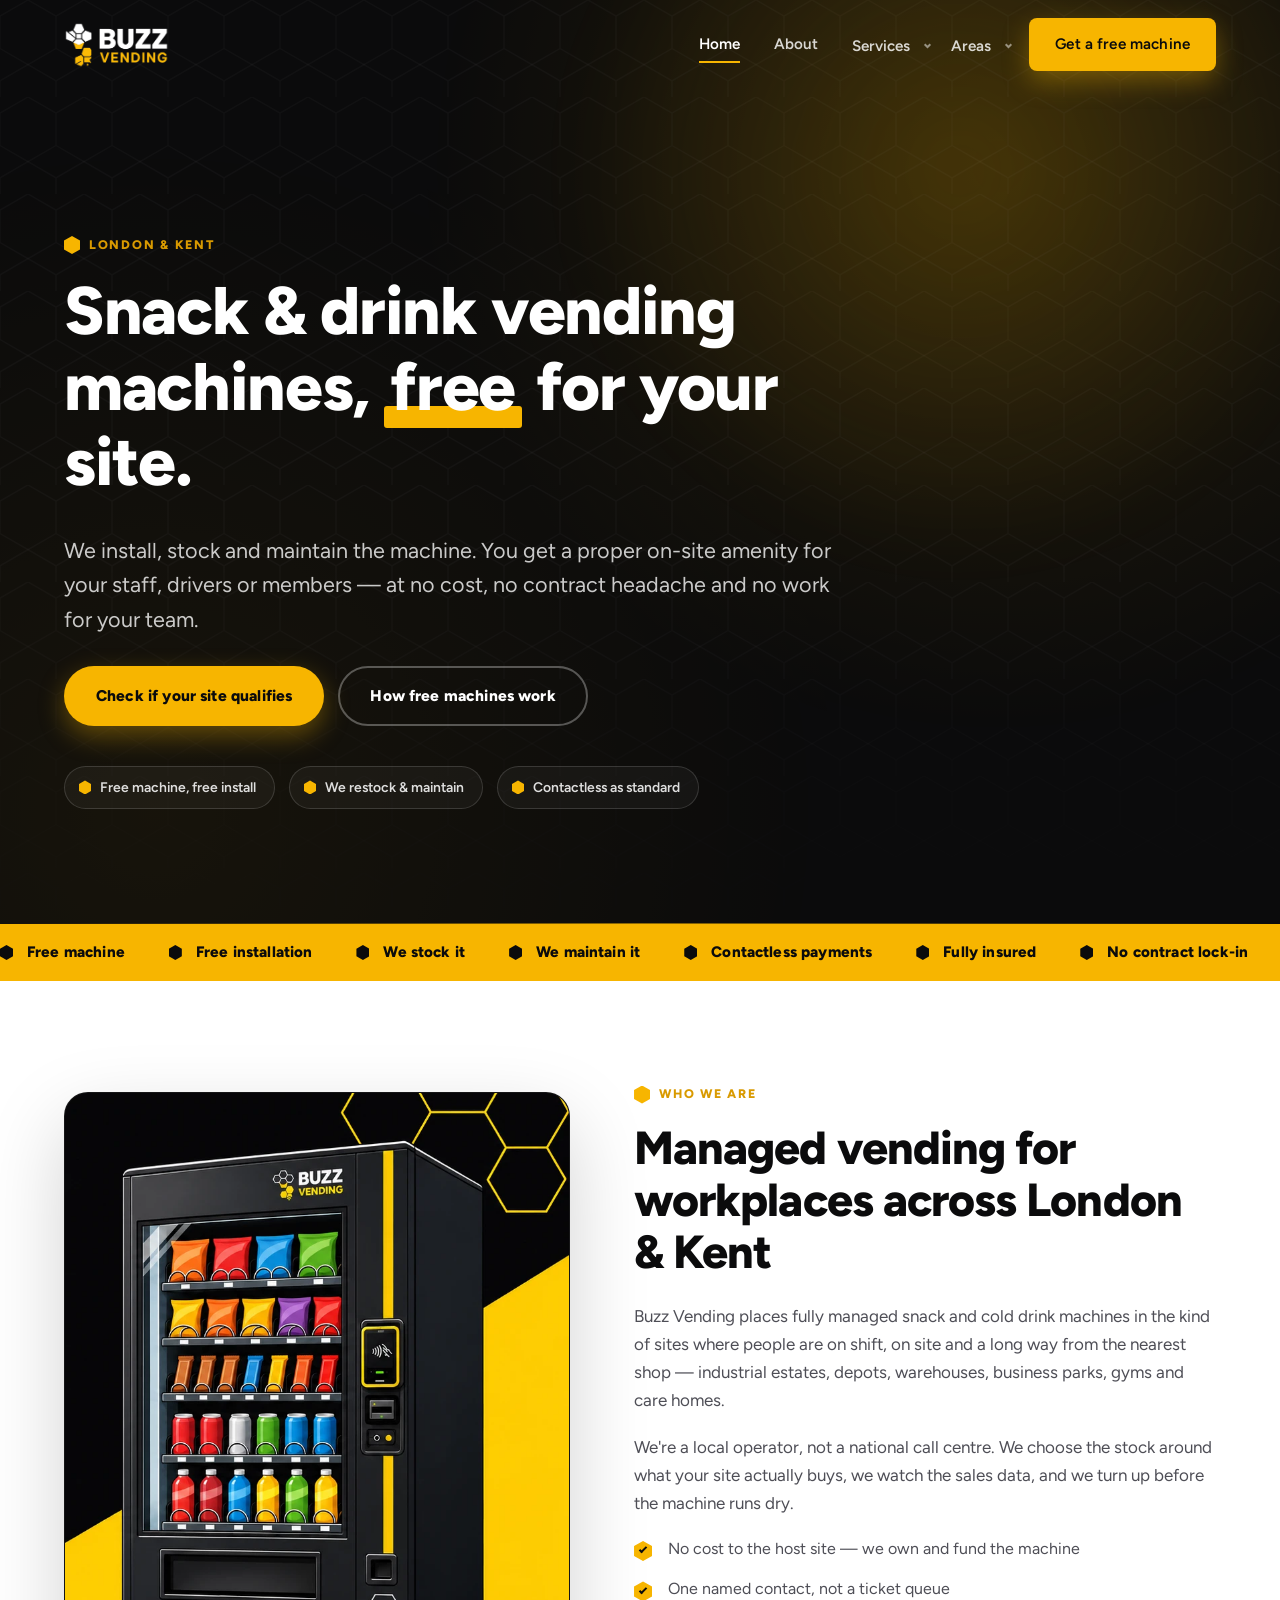
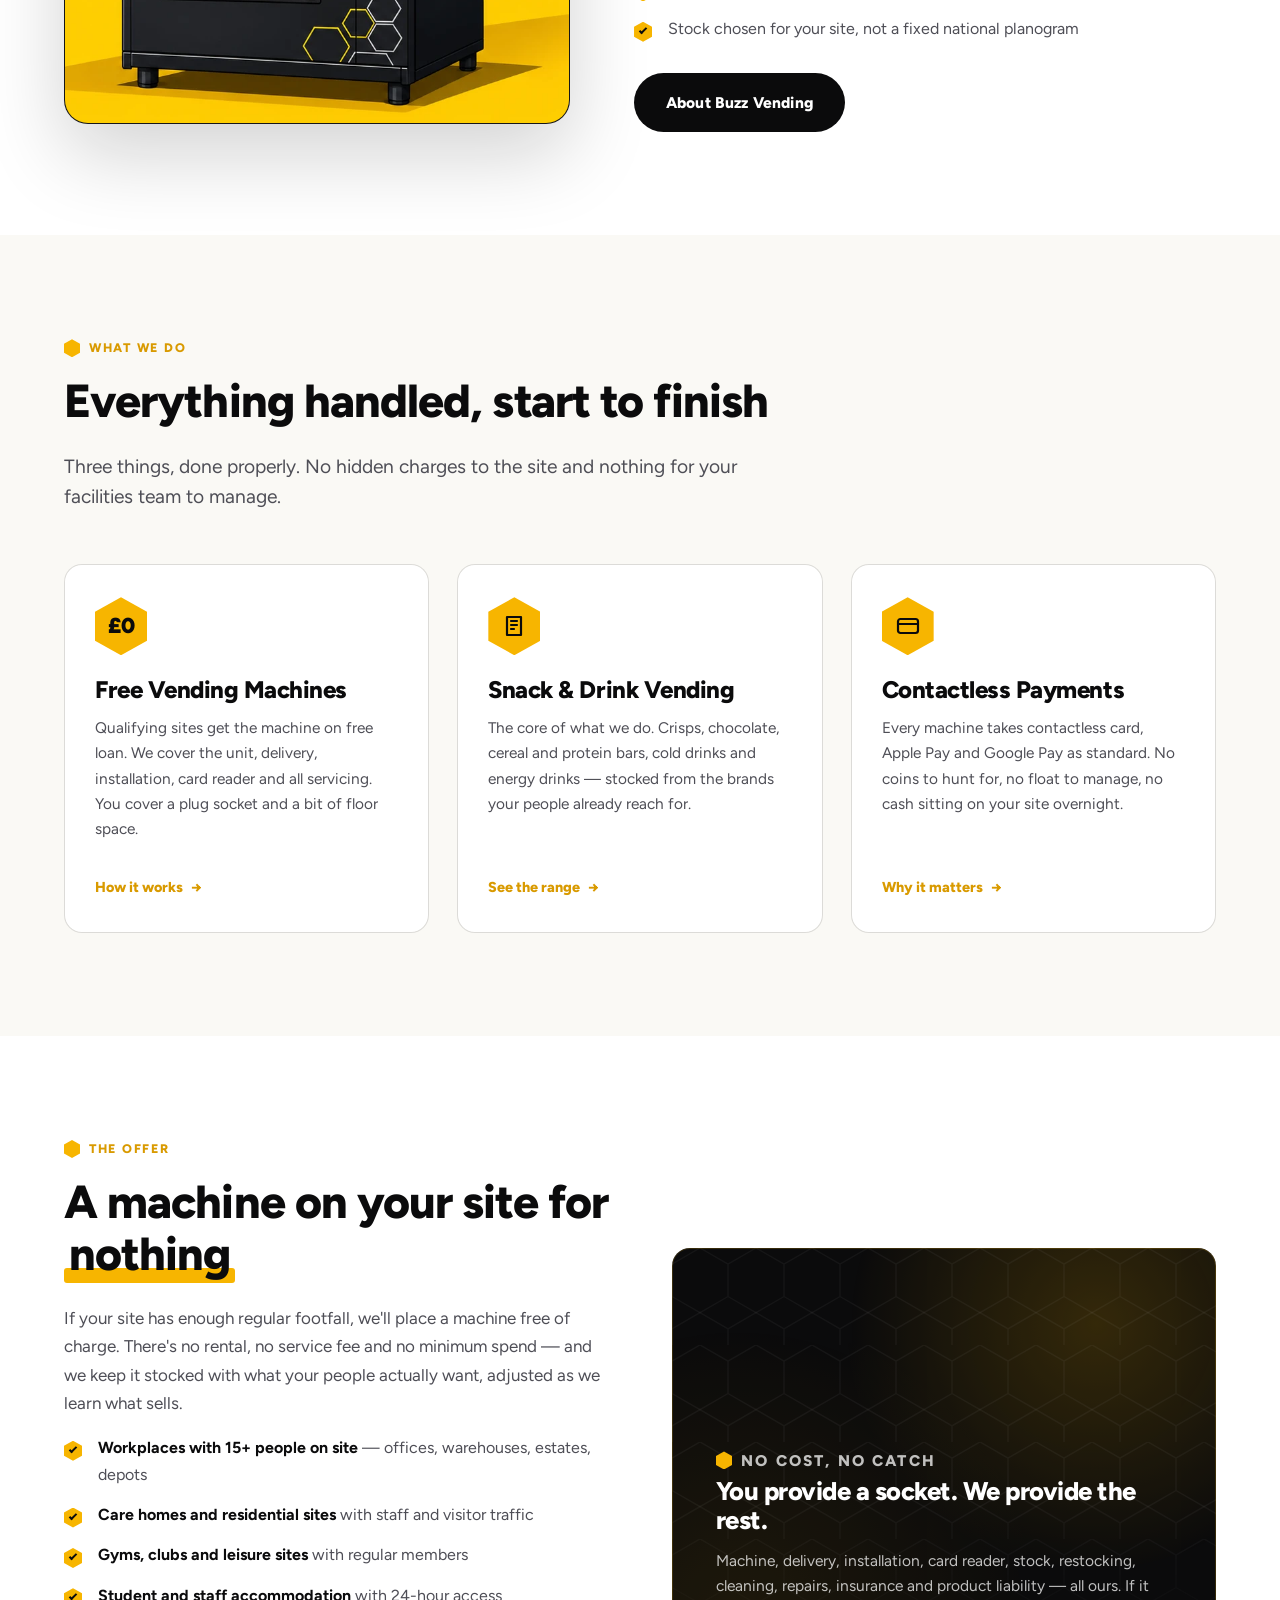
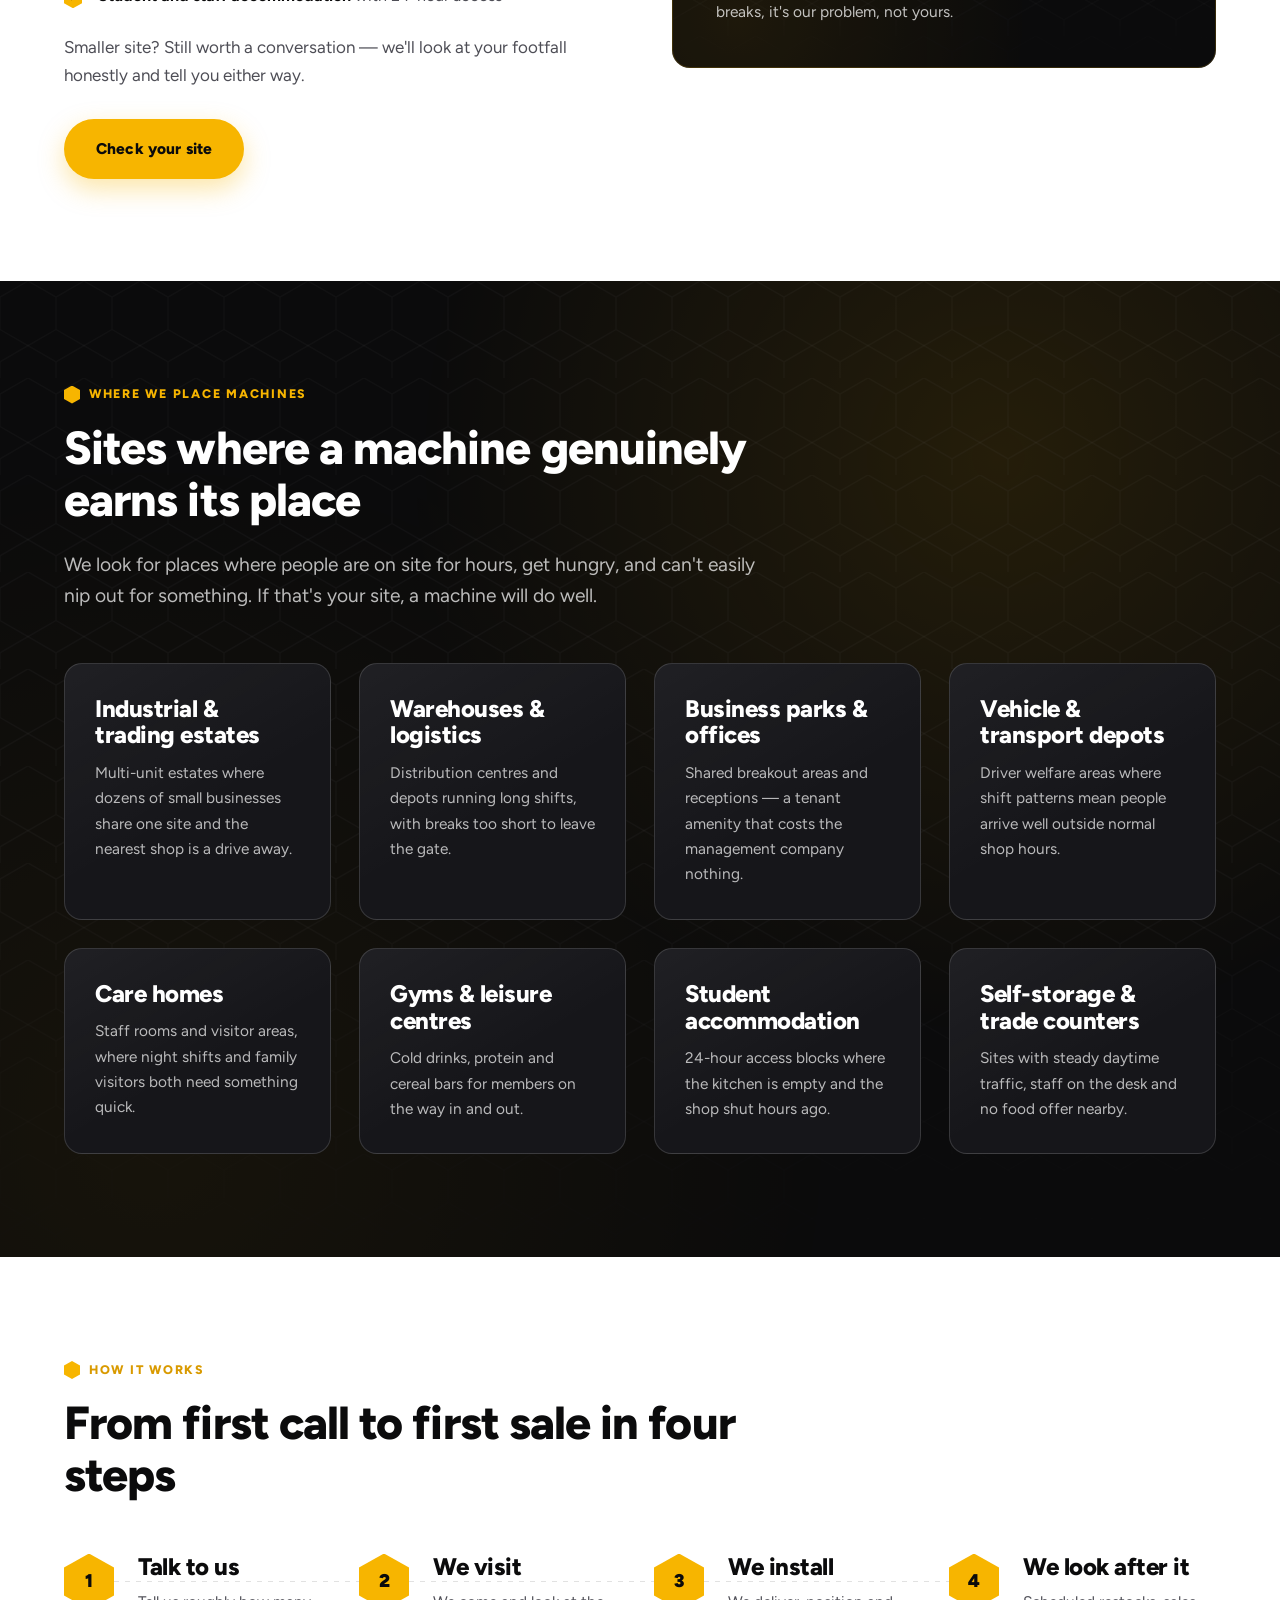
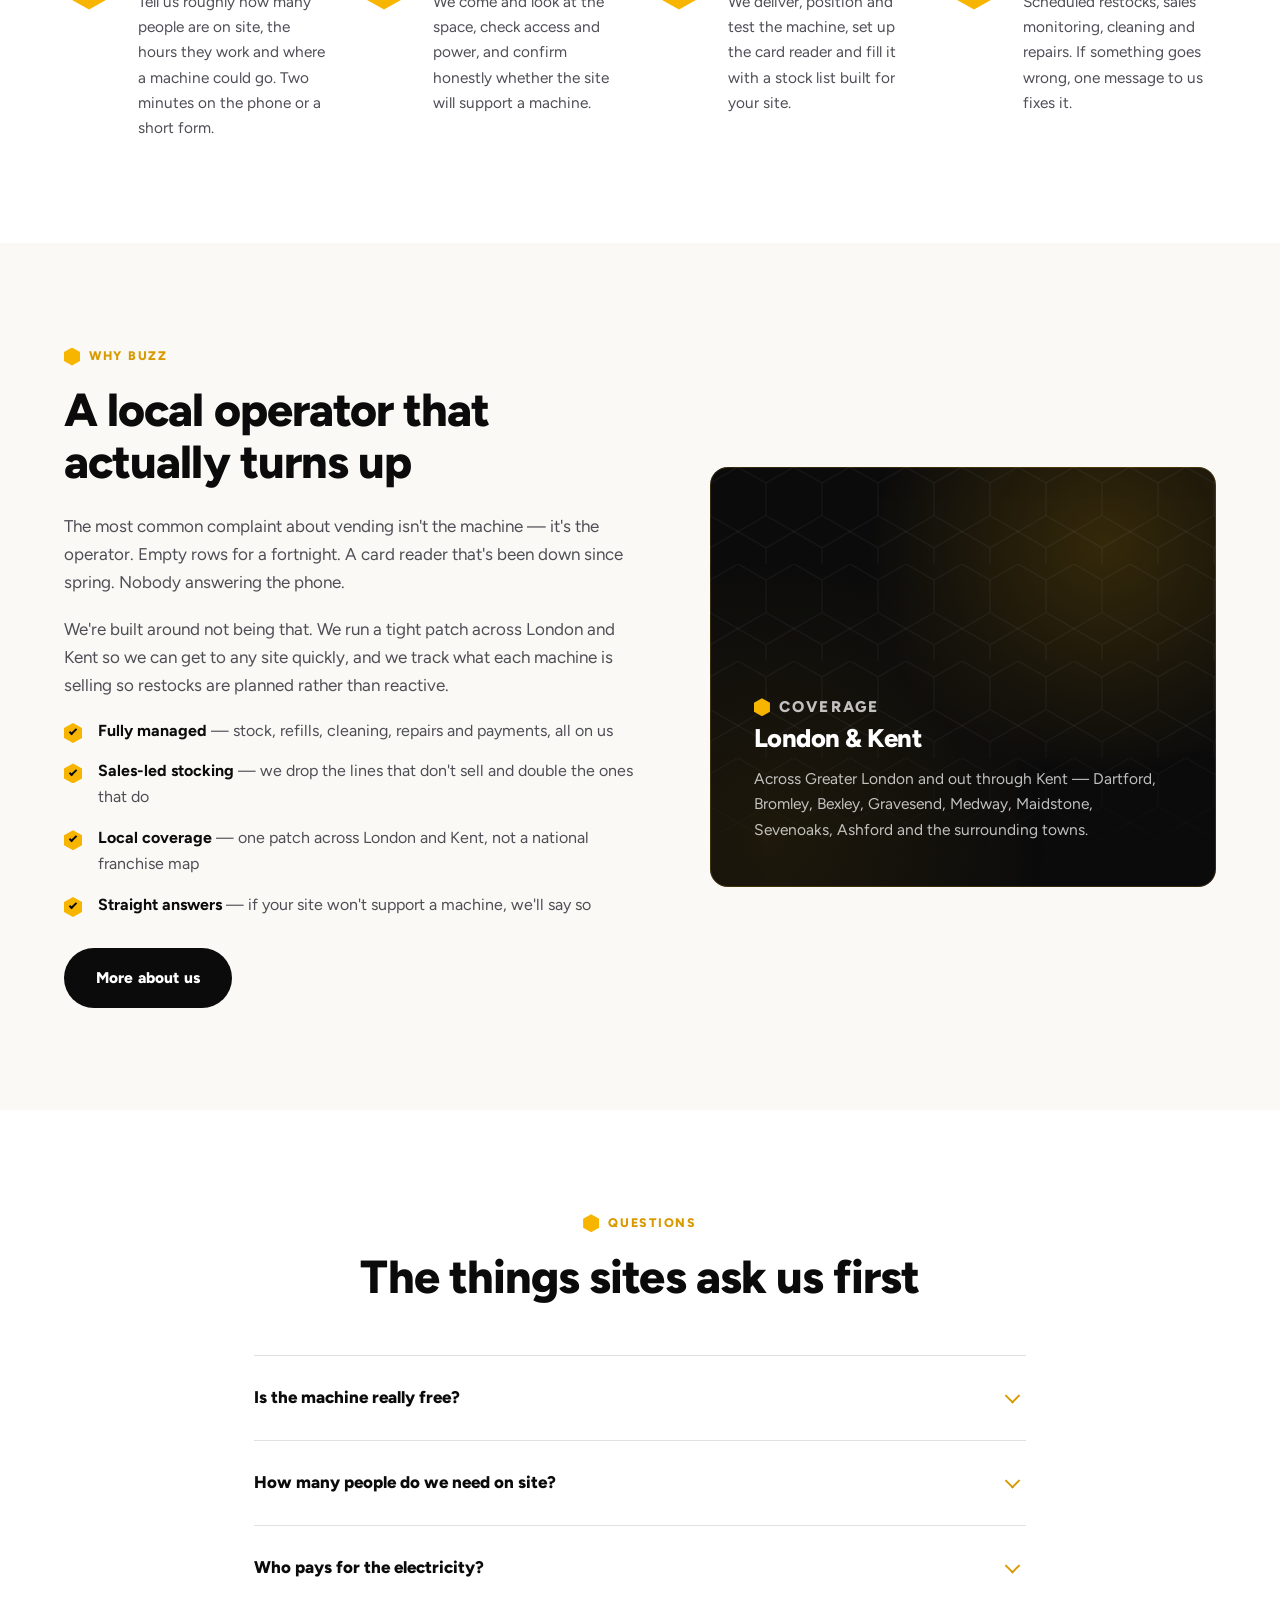
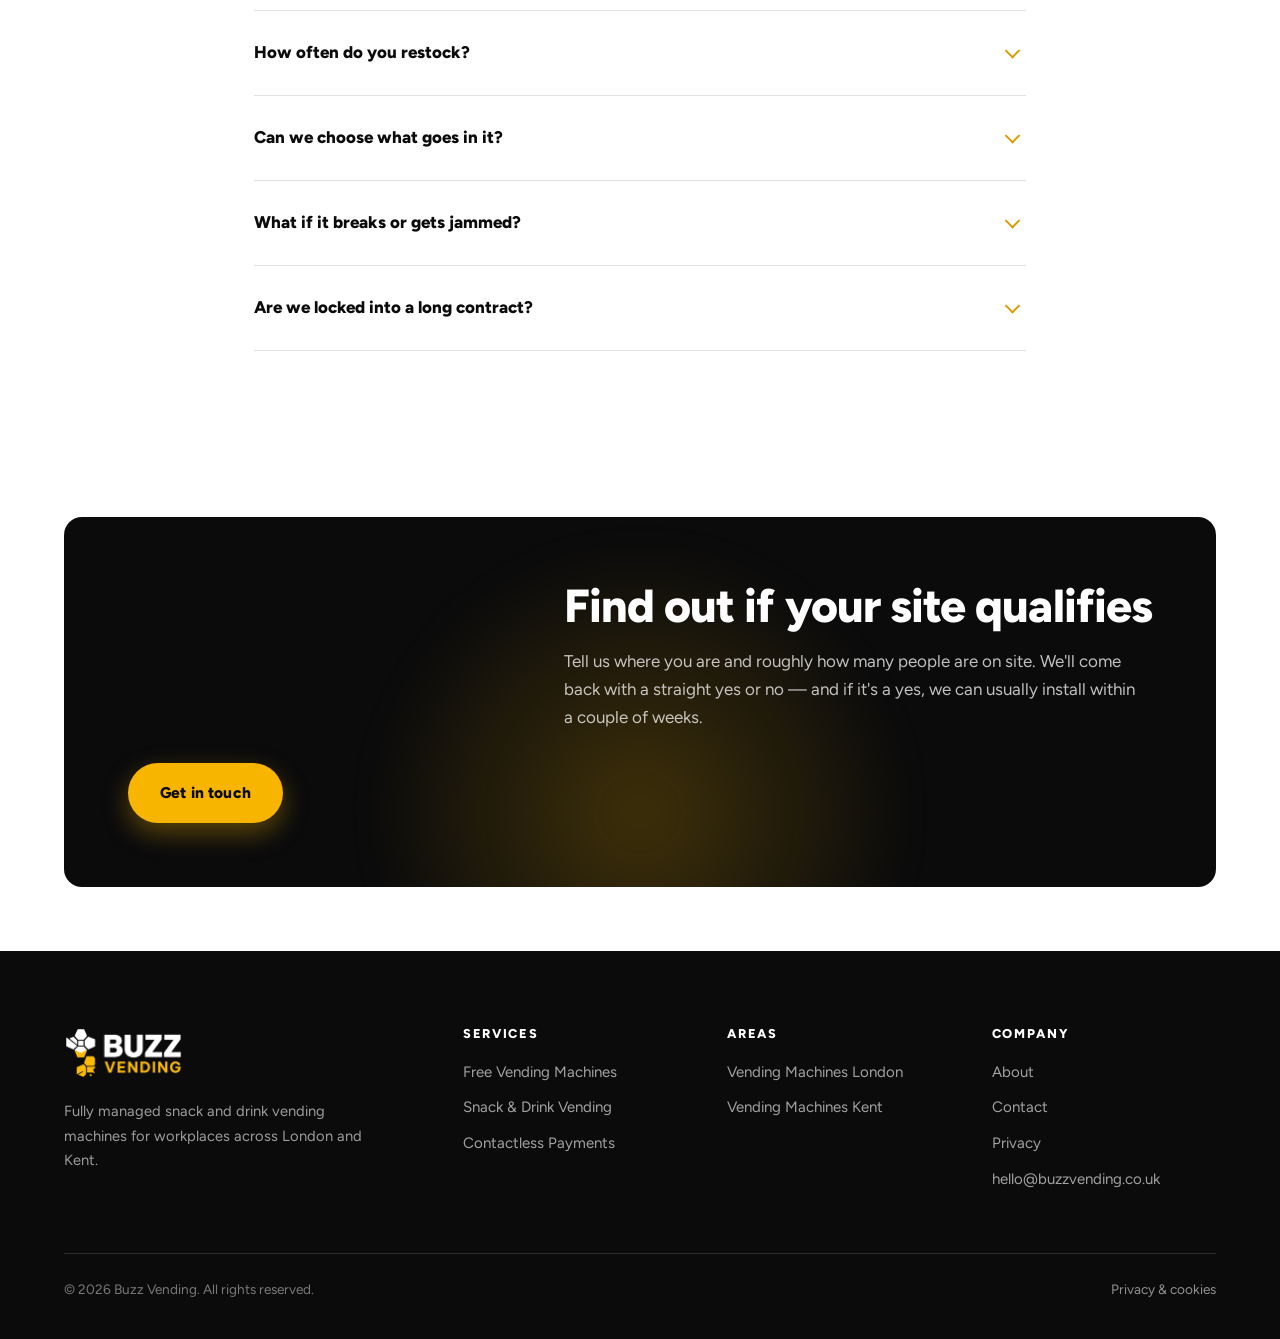
==== commit c9950df9: "Replace 'Who we are' machine image on home page Co-Authored-By: Claude Opus 5.5 <noreply@anthropic.c" ====
--- a/index.html
+++ b/index.html
@@ -140,12 +140,13 @@
       <!-- Concept 1 replaces the original CSS machine illustration. -->
       <figure class="machine-concept">
         <img
-          src="assets/img/buzz-vending-machine-concept-1-original.png"
-          width="1122"
-          height="1402"
+          src="assets/img/buzz-hero-machine.webp"
+          width="1672"
+          height="941"
+          style="object-position: right center"
           loading="lazy"
           decoding="async"
-          alt="Concept design for a black BUZZ Vending snack and drink machine with a yellow accent stripe, contactless payment panel and subtle honeycomb graphics"
+          alt="Black BUZZ Vending snack and drink machine with a yellow accent stripe, contactless payment panel and honeycomb graphics"
         >
       </figure>
     </div>
--- a/assets/css/style.css
+++ b/assets/css/style.css
@@ -769,6 +769,16 @@
 .consent input { width: 18px; height: 18px; flex: none; margin-top: 3px; accent-color: var(--honey-dk); }
 
 .form-note { font-size: .84rem; margin-top: 18px; }
+
+.form-success {
+  text-align: center;
+  padding: 20px 0;
+}
+.form-success h3 {
+  font-size: clamp(1.3rem, 2.2vw, 1.6rem);
+  margin-bottom: 10px;
+}
+.form-success p { color: var(--body); margin: 0; }
 
 /* honeypot */
 .hp { position: absolute; left: -9999px; opacity: 0; height: 0; overflow: hidden; }
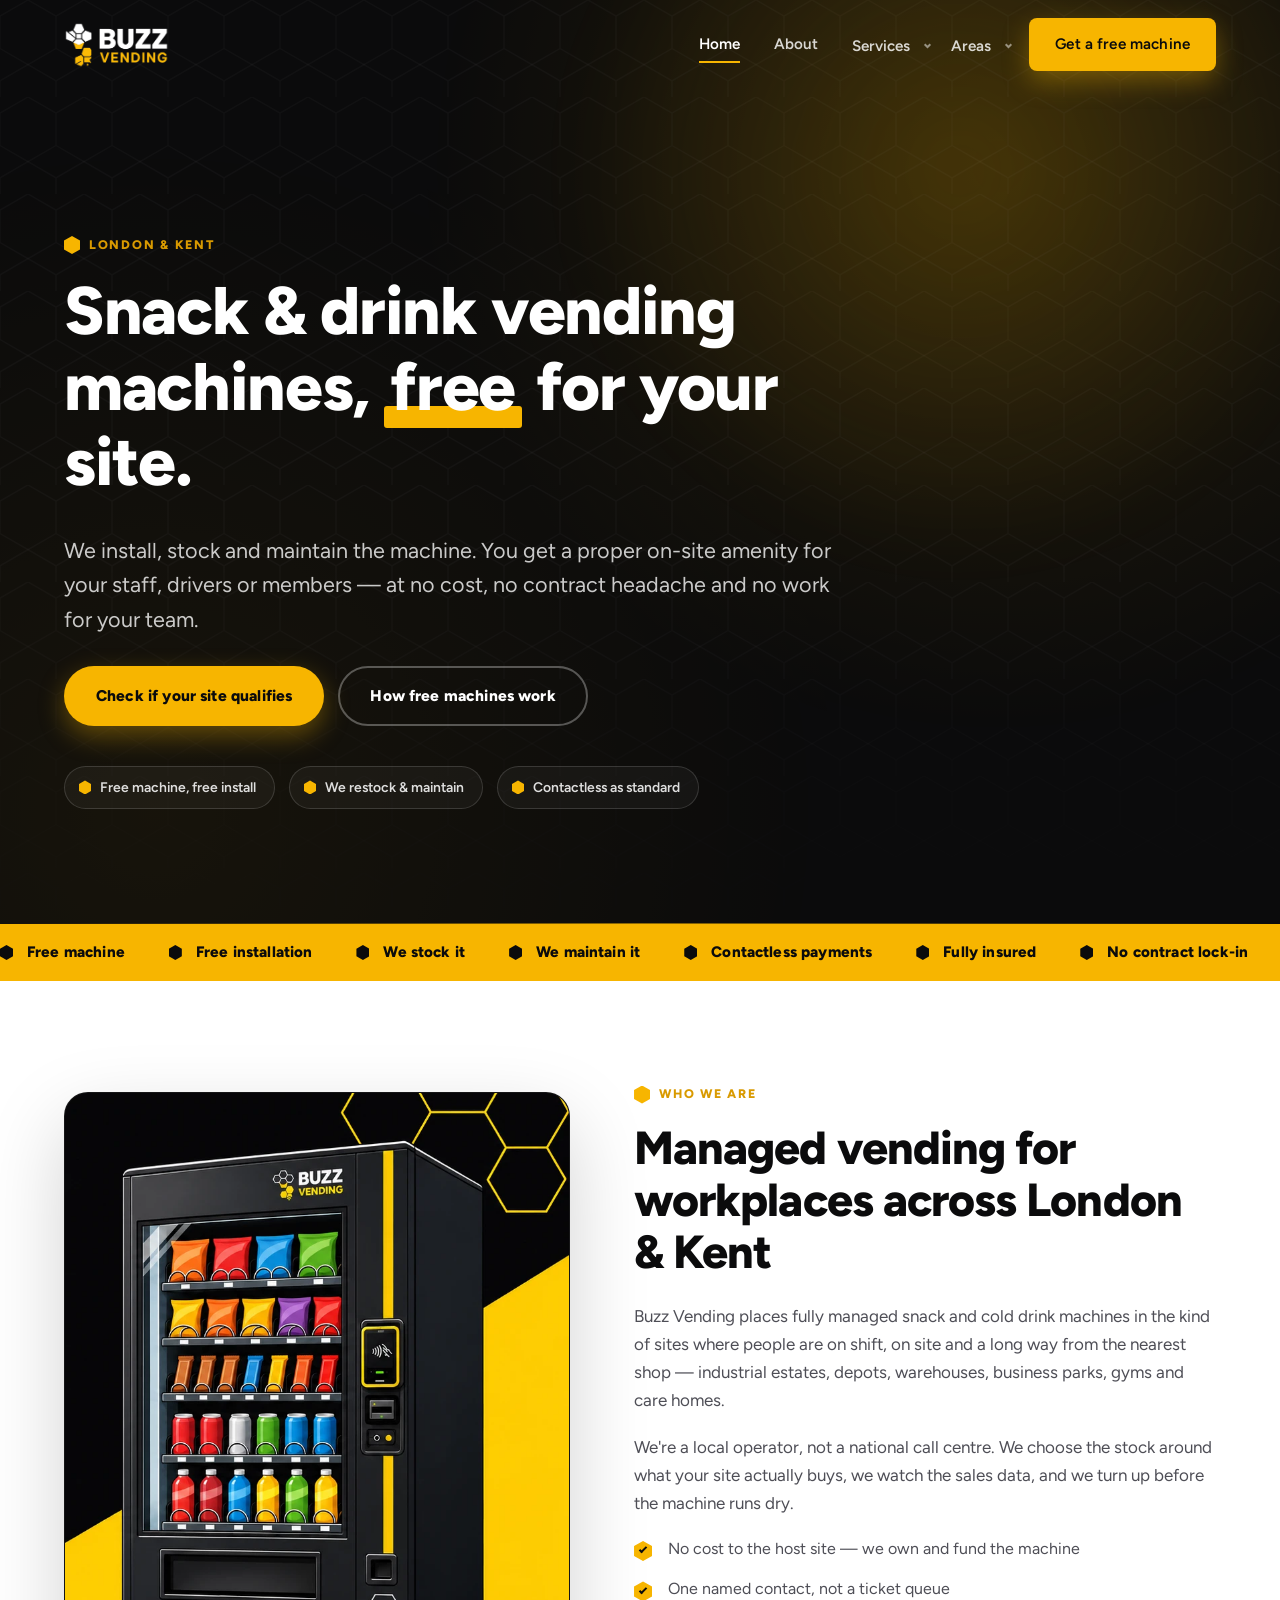
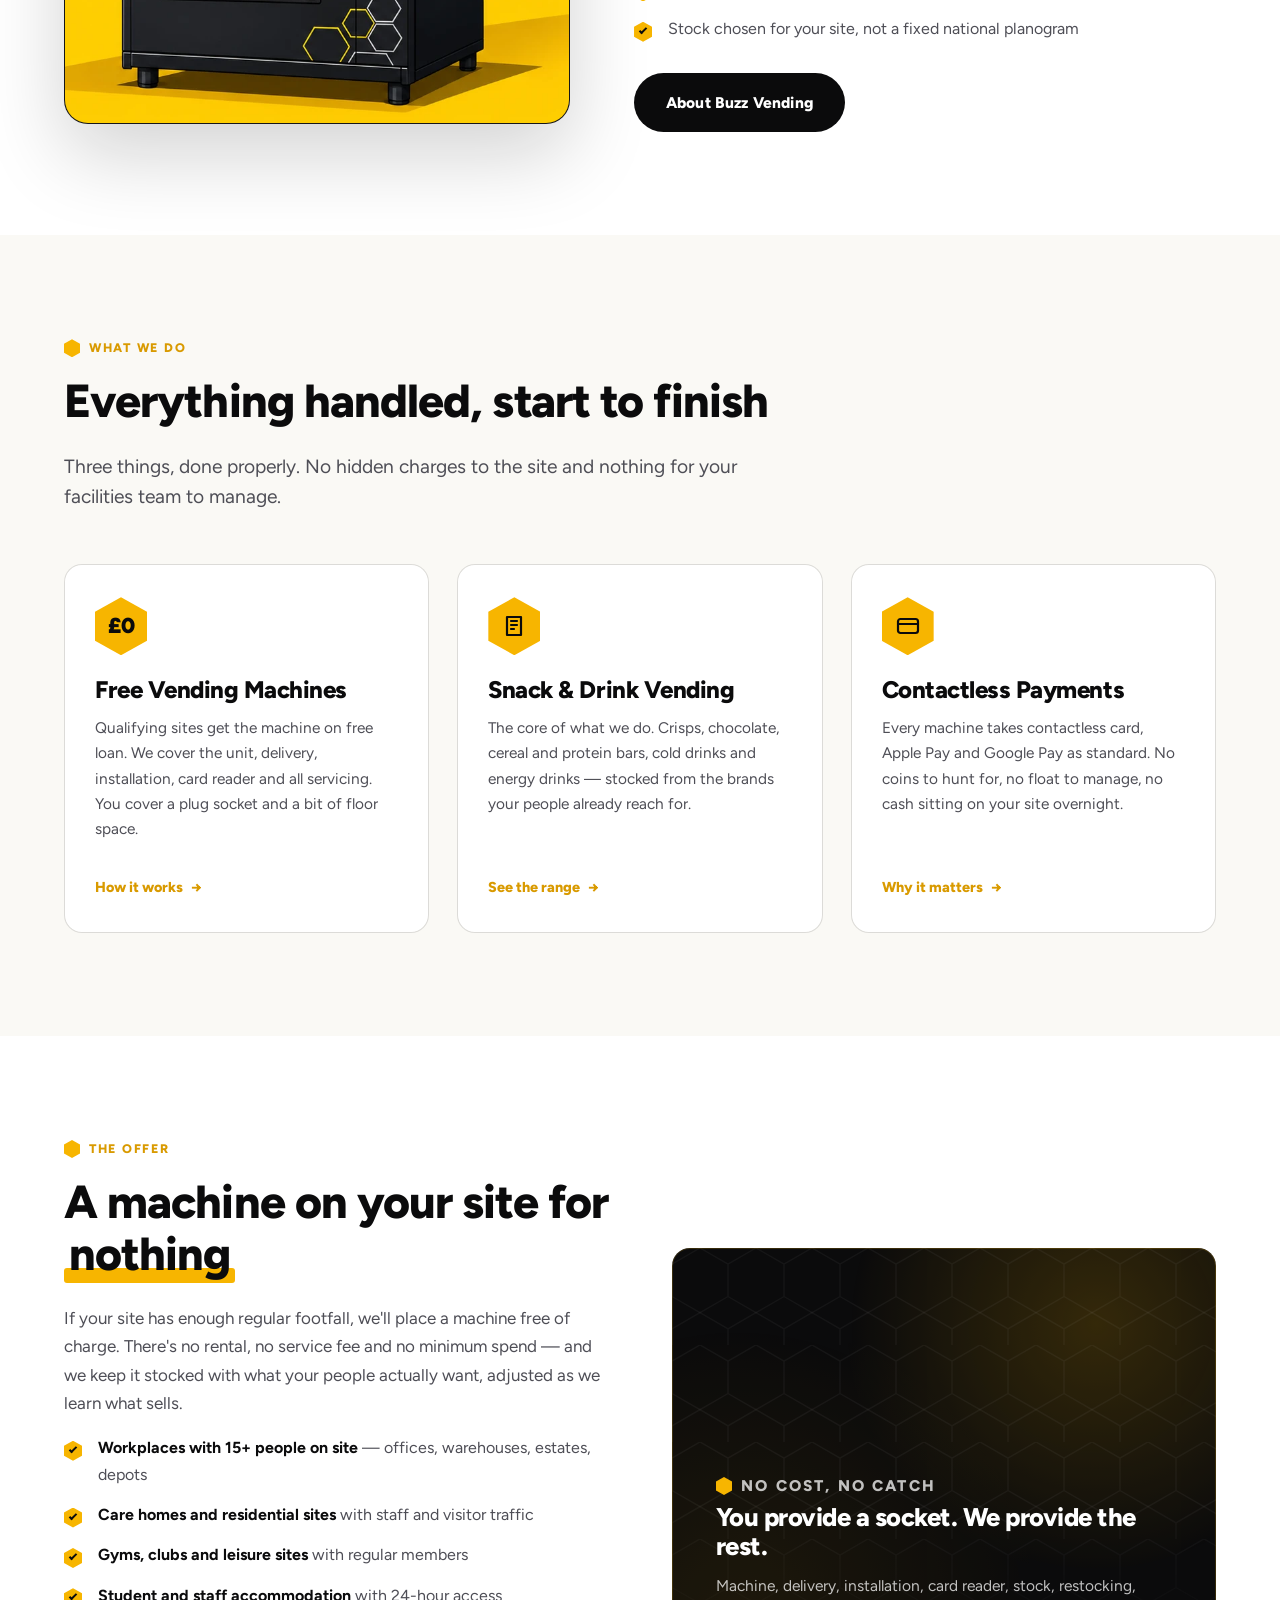
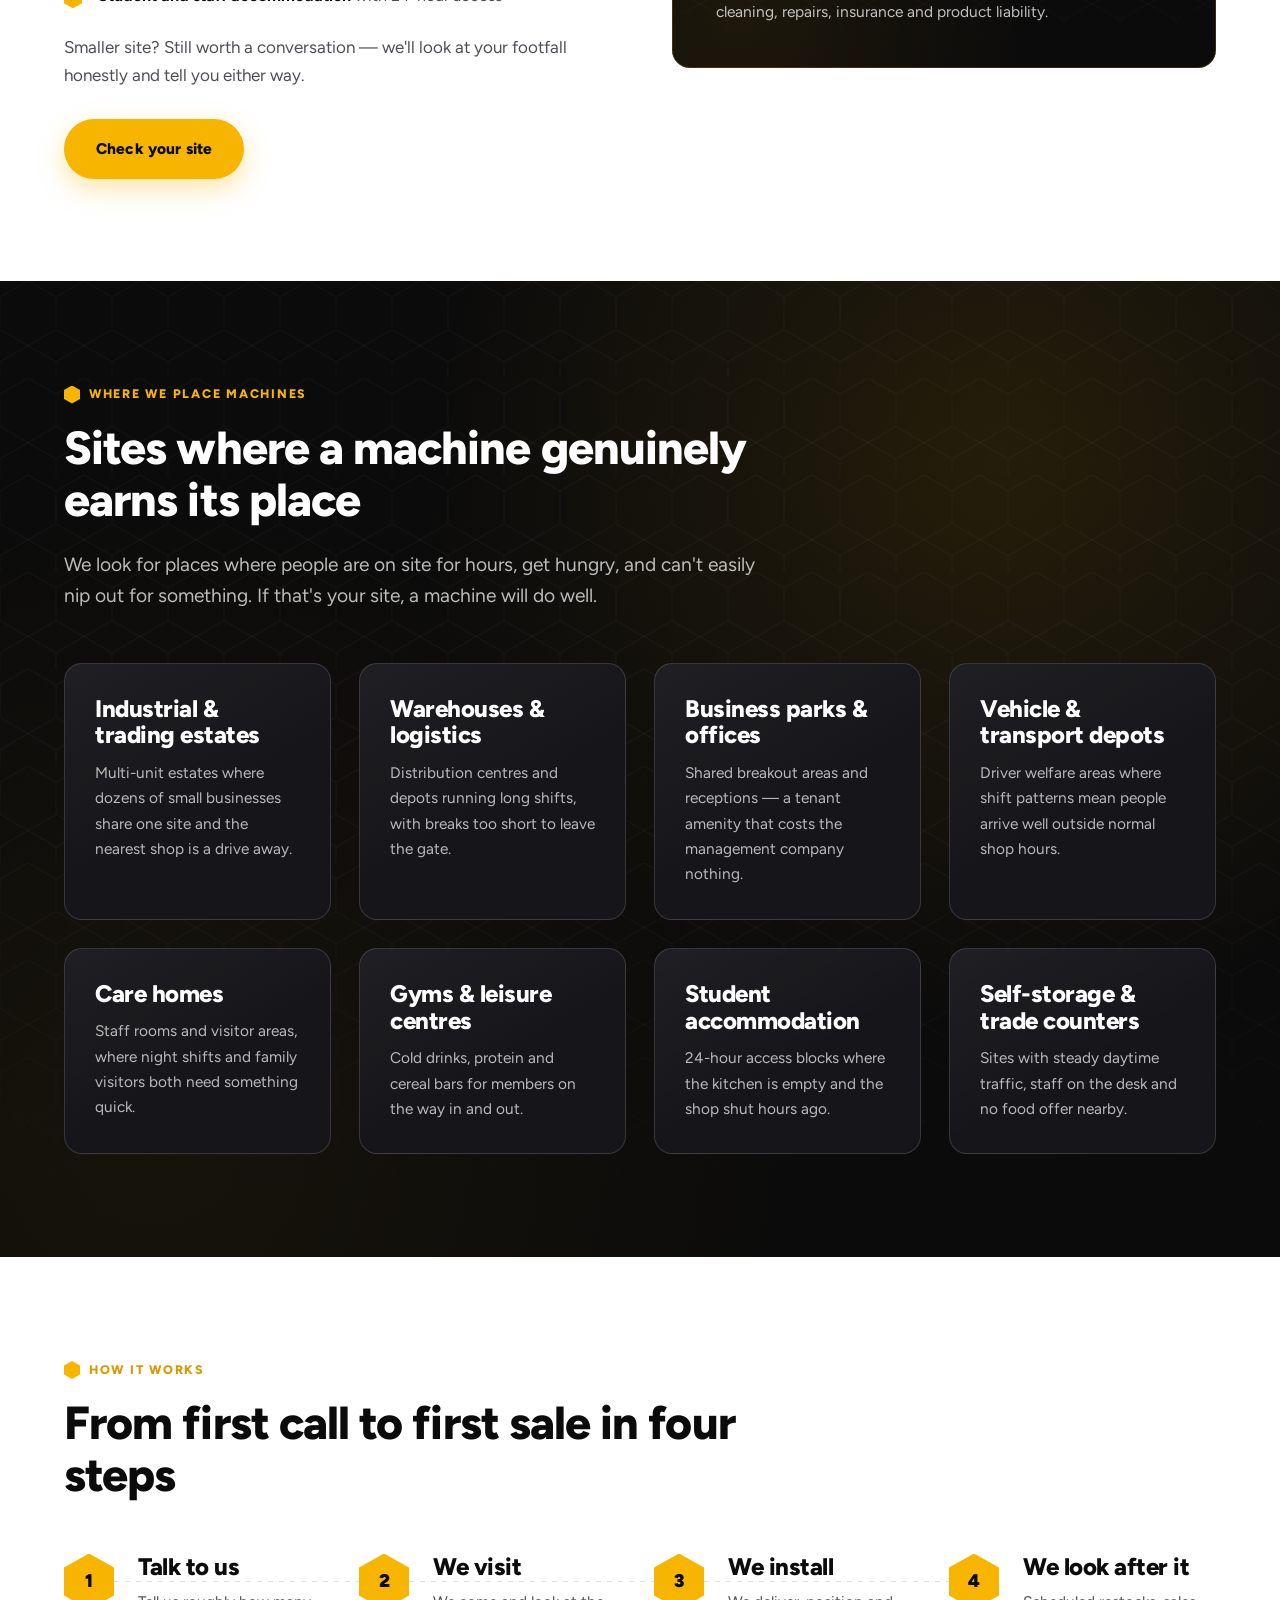
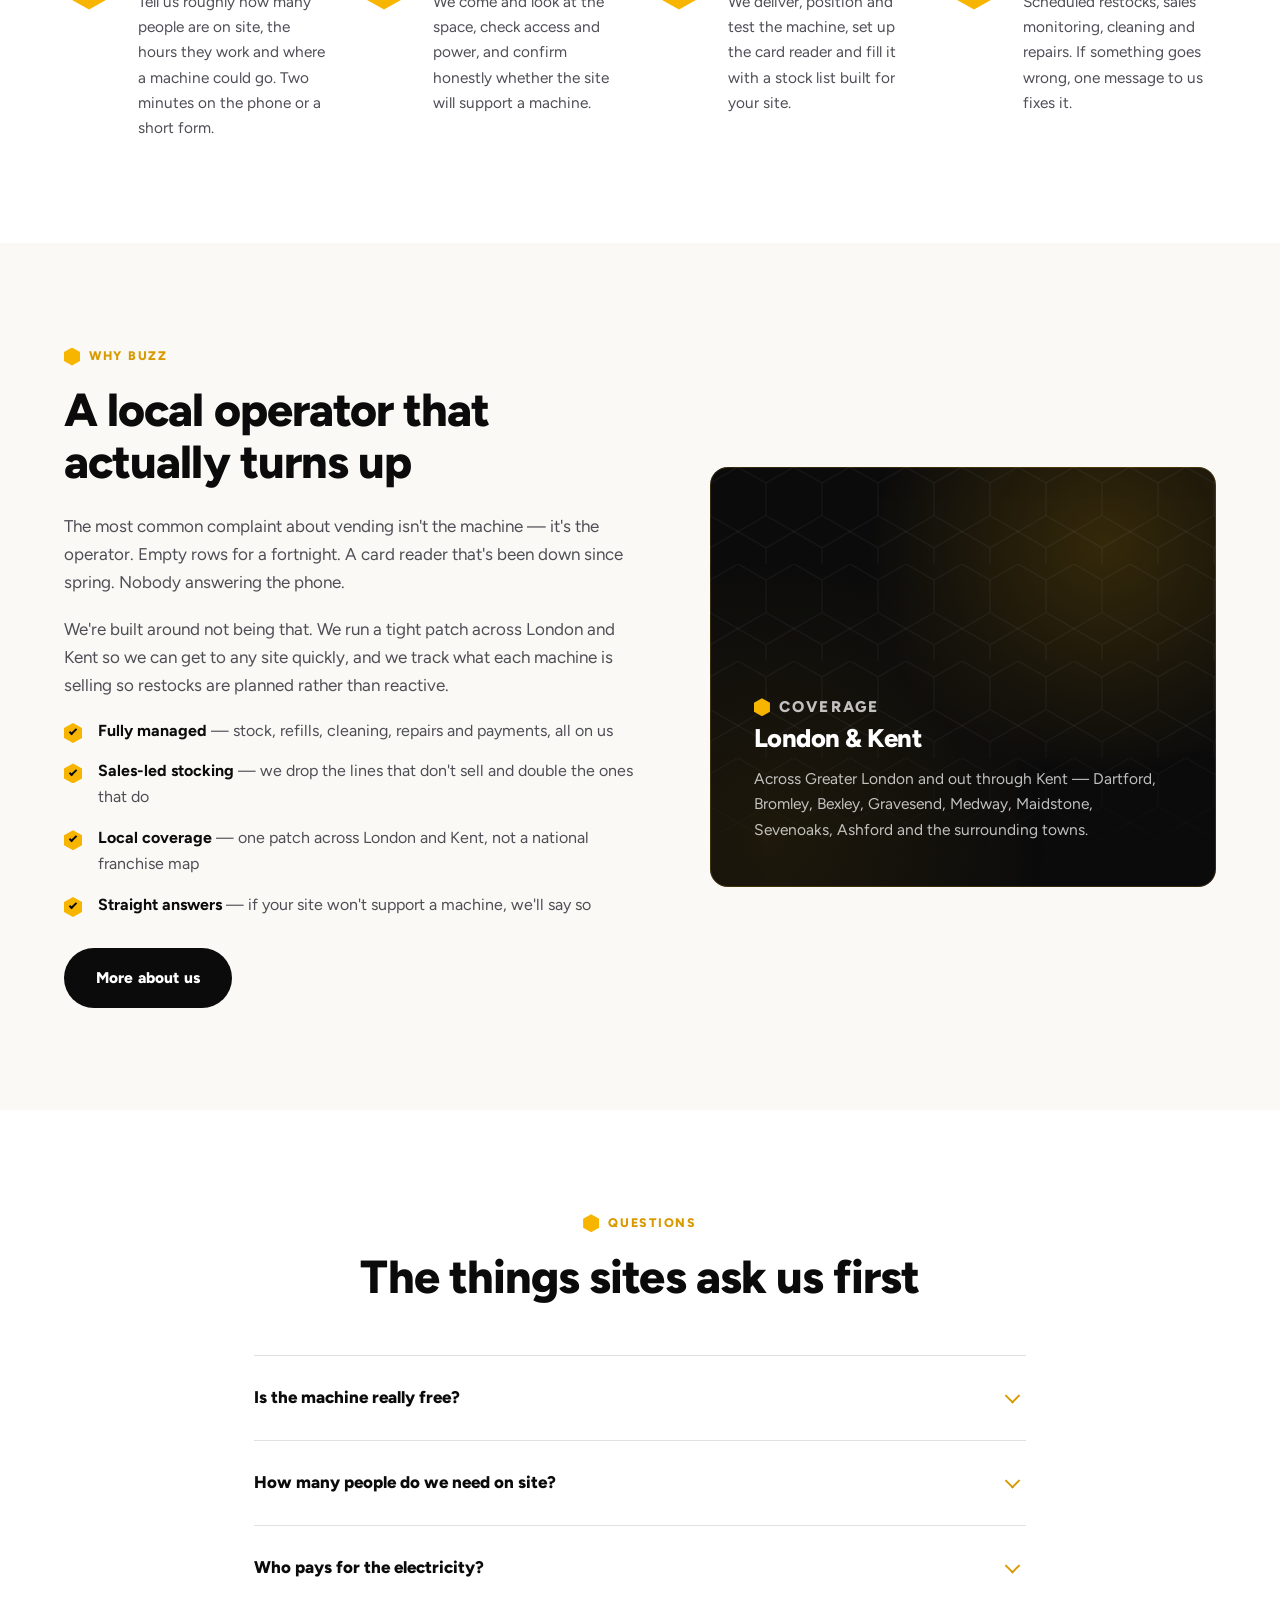
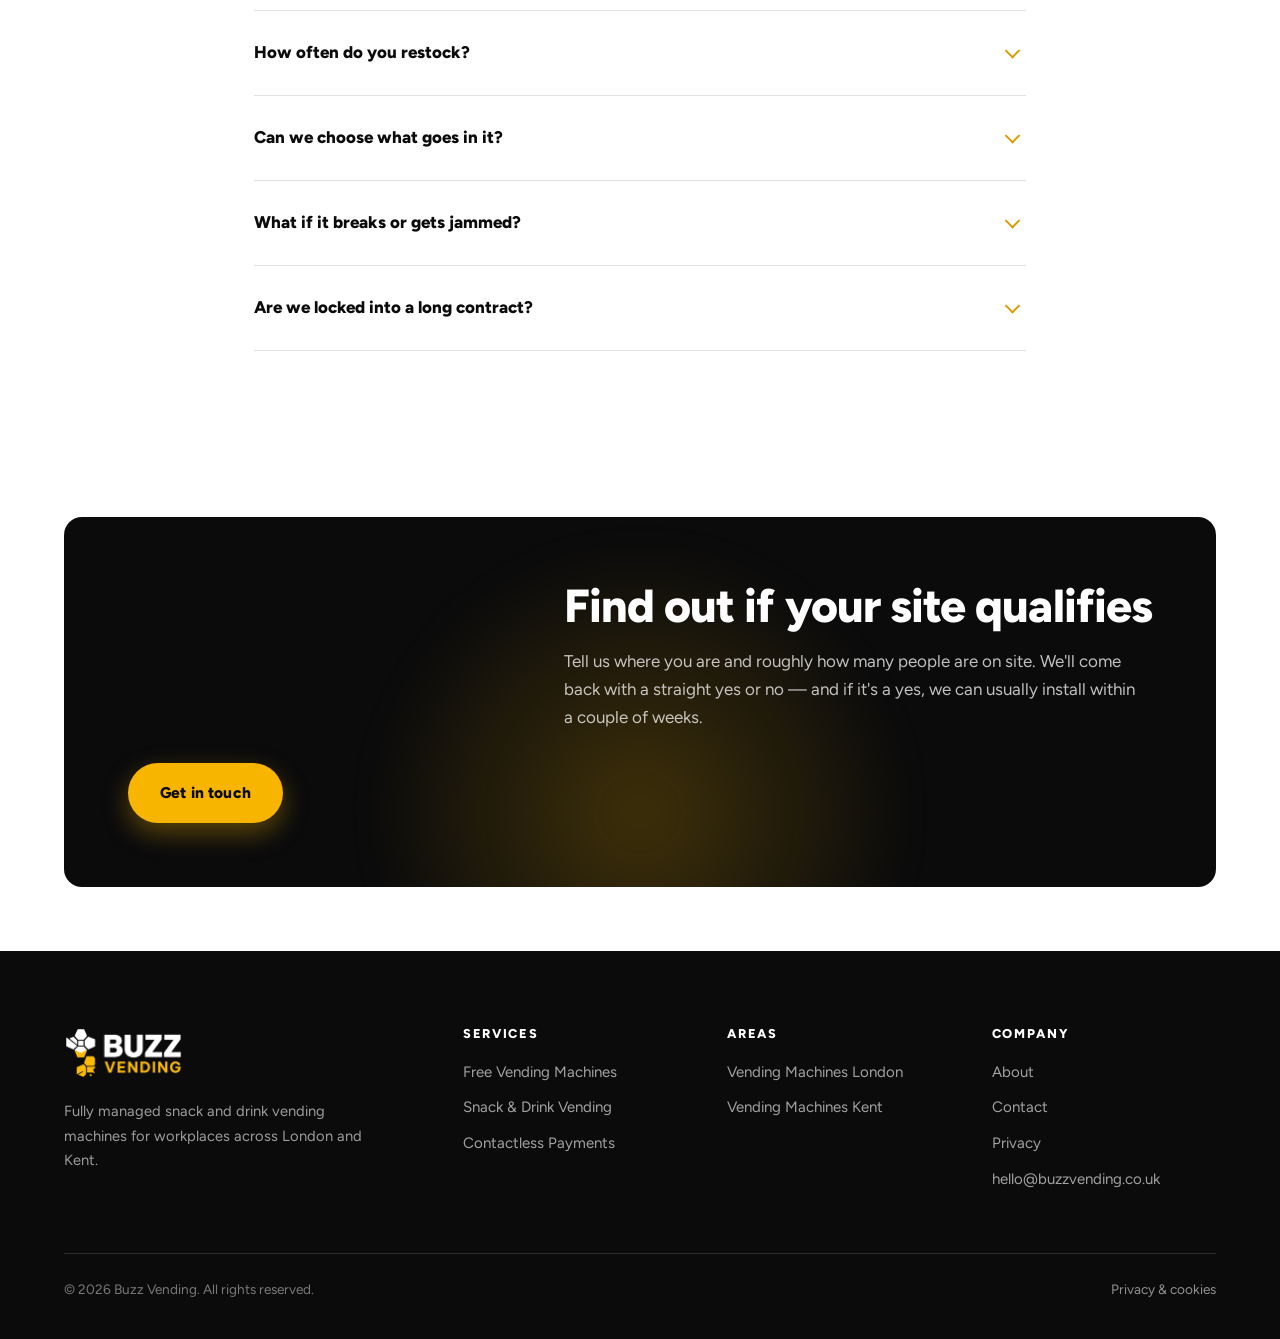
==== commit 7fc2a934: "Reword 'No cost, no catch' box on home page Drop the 'if it breaks, it's our problem' promise and ke" ====
--- a/index.html
+++ b/index.html
@@ -234,7 +234,7 @@
         <div class="showcase-body">
           <p class="eyebrow">No cost, no catch</p>
           <h3>You provide a socket. We provide the rest.</h3>
-          <p>Machine, delivery, installation, card reader, stock, restocking, cleaning, repairs, insurance and product liability — all ours. If it breaks, it's our problem, not yours.</p>
+          <p>Machine, delivery, installation, card reader, stock, restocking, cleaning, repairs, insurance and product liability.</p>
         </div>
       </div>
     </div>
--- a/assets/css/style.css
+++ b/assets/css/style.css
@@ -1008,6 +1008,16 @@
   border-bottom: 1px solid rgba(255, 255, 255, .08);
   box-shadow: 0 10px 40px rgba(0, 0, 0, .35);
 }
+/* On mobile the slide-out .nav is position:fixed inside the header. A
+   backdrop-filter on the header turns it into the nav's containing block, which
+   clipped the open menu to the header strip once the page was scrolled. */
+@media (max-width: 900px) {
+  .site-header.is-solid {
+    background: var(--ink);
+    backdrop-filter: none;
+    -webkit-backdrop-filter: none;
+  }
+}
 
 /* ------------------------------------------------------- card polish --- */
 .card {
